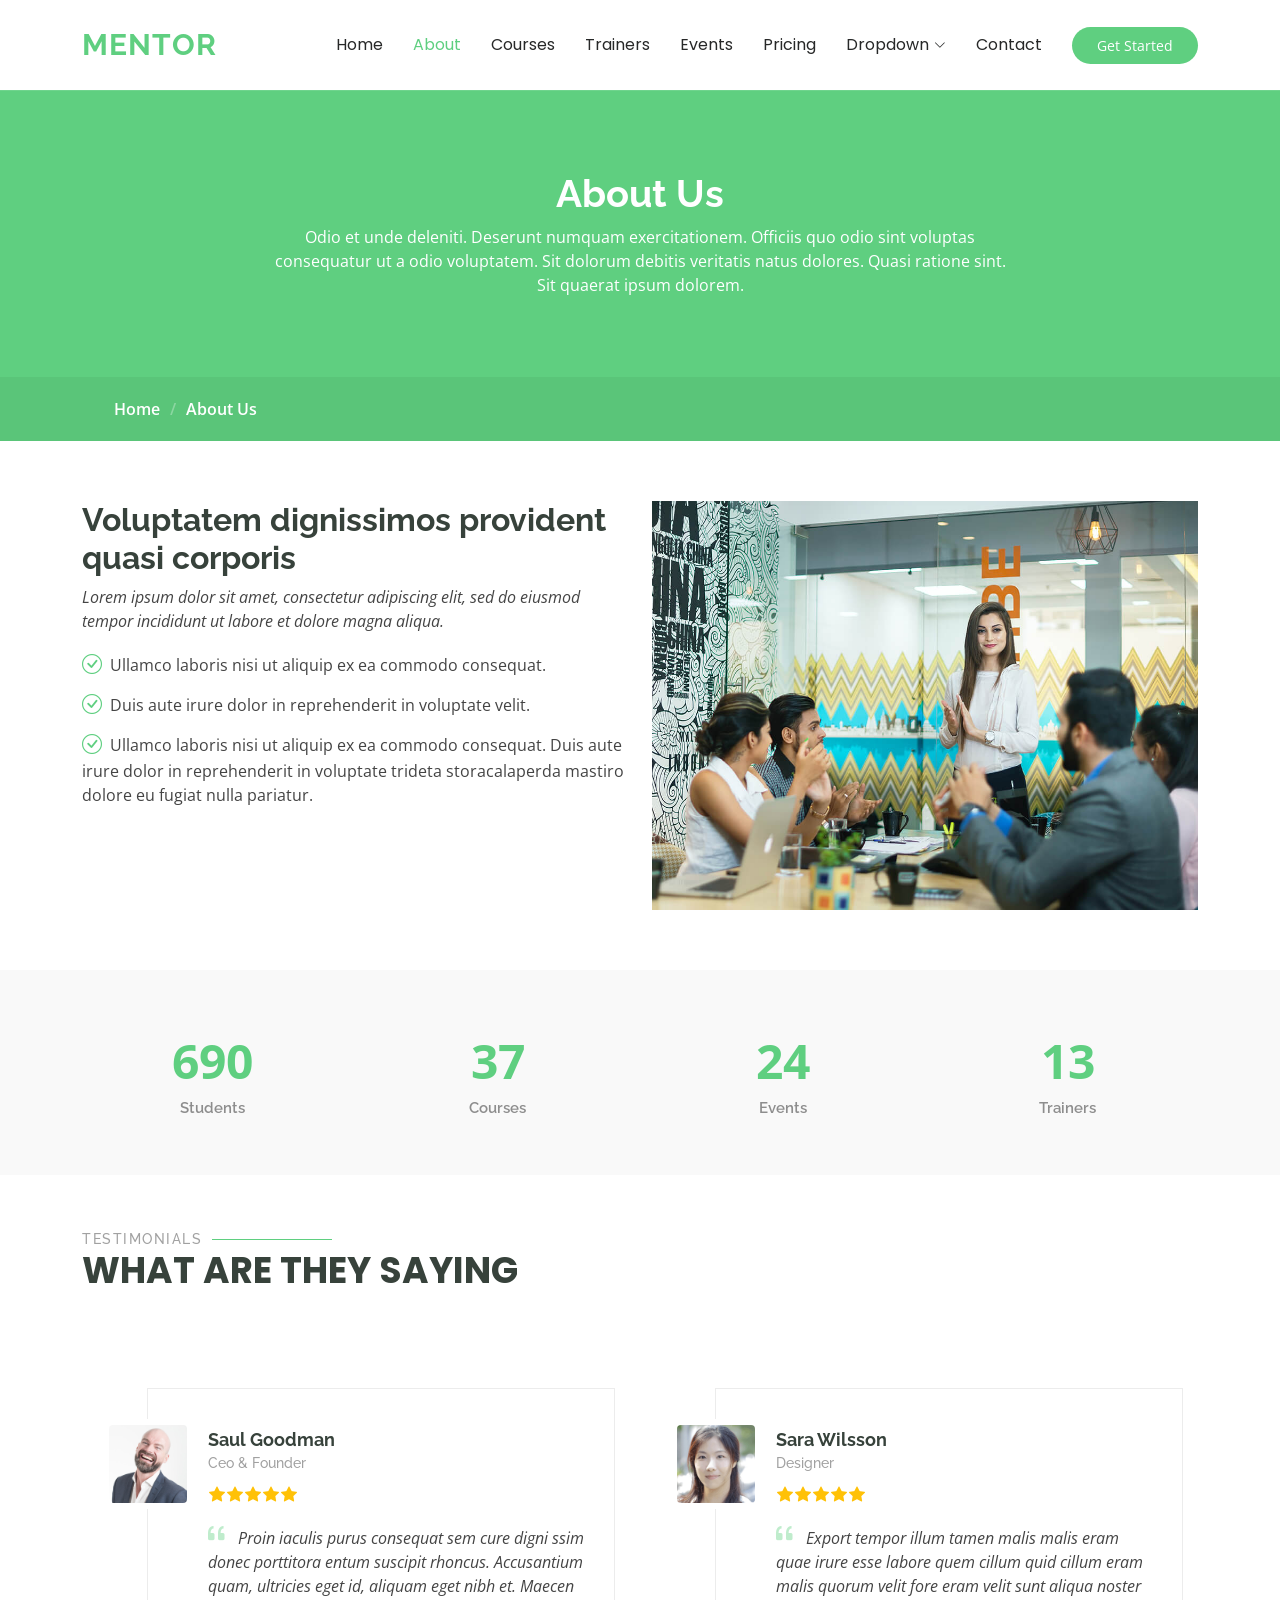
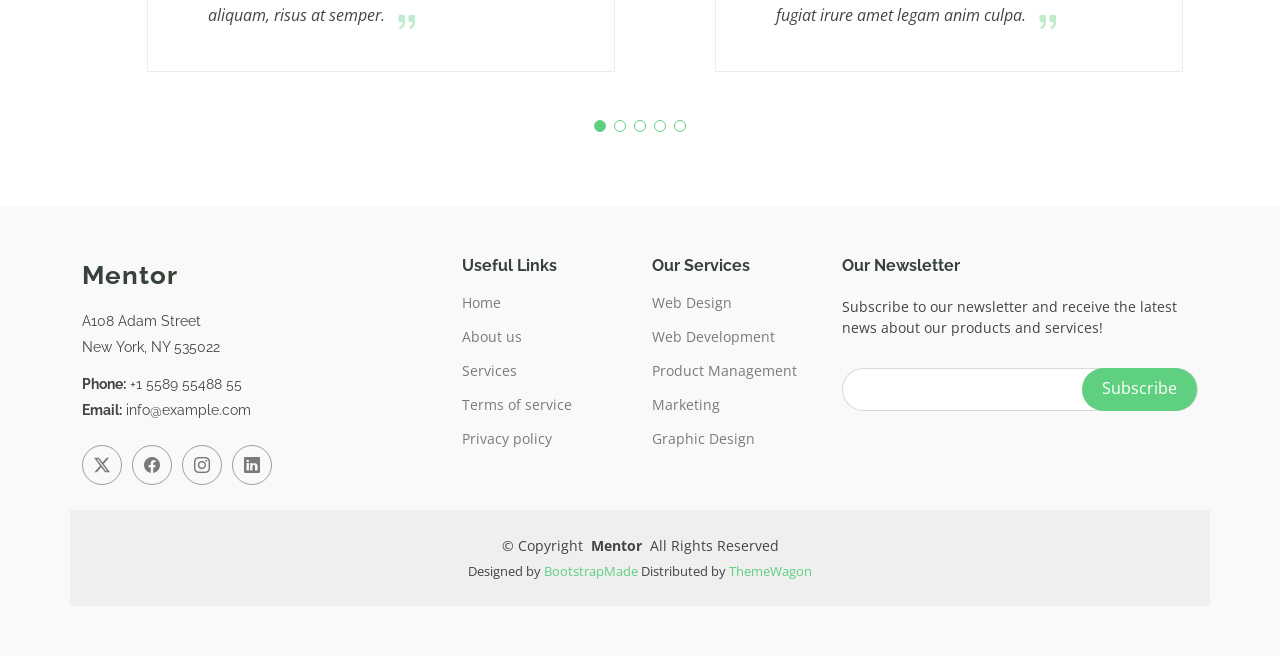
==== about.html @ 126075ee "Initial commit" ====
<!DOCTYPE html>
<html lang="en">

<head>
  <meta charset="utf-8">
  <meta content="width=device-width, initial-scale=1.0" name="viewport">
  <title>About - Mentor Bootstrap Template</title>
  <meta name="description" content="">
  <meta name="keywords" content="">

  <!-- Favicons -->
  <link href="assets/img/favicon.png" rel="icon">
  <link href="assets/img/apple-touch-icon.png" rel="apple-touch-icon">

  <!-- Fonts -->
  <link href="https://fonts.googleapis.com" rel="preconnect">
  <link href="https://fonts.gstatic.com" rel="preconnect" crossorigin>
  <link href="https://fonts.googleapis.com/css2?family=Open+Sans:ital,wght@0,300;0,400;0,500;0,600;0,700;0,800;1,300;1,400;1,500;1,600;1,700;1,800&family=Poppins:ital,wght@0,100;0,200;0,300;0,400;0,500;0,600;0,700;0,800;0,900;1,100;1,200;1,300;1,400;1,500;1,600;1,700;1,800;1,900&family=Raleway:ital,wght@0,100;0,200;0,300;0,400;0,500;0,600;0,700;0,800;0,900;1,100;1,200;1,300;1,400;1,500;1,600;1,700;1,800;1,900&display=swap" rel="stylesheet">

  <!-- Vendor CSS Files -->
  <link href="assets/vendor/bootstrap/css/bootstrap.min.css" rel="stylesheet">
  <link href="assets/vendor/bootstrap-icons/bootstrap-icons.css" rel="stylesheet">
  <link href="assets/vendor/aos/aos.css" rel="stylesheet">
  <link href="assets/vendor/glightbox/css/glightbox.min.css" rel="stylesheet">
  <link href="assets/vendor/swiper/swiper-bundle.min.css" rel="stylesheet">

  <!-- Main CSS File -->
  <link href="assets/css/main.css" rel="stylesheet">

  <!-- =======================================================
  * Template Name: Mentor
  * Template URL: https://bootstrapmade.com/mentor-free-education-bootstrap-theme/
  * Updated: Aug 07 2024 with Bootstrap v5.3.3
  * Author: BootstrapMade.com
  * License: https://bootstrapmade.com/license/
  ======================================================== -->
</head>

<body class="about-page">

  <header id="header" class="header d-flex align-items-center sticky-top">
    <div class="container-fluid container-xl position-relative d-flex align-items-center">

      <a href="index.html" class="logo d-flex align-items-center me-auto">
        <!-- Uncomment the line below if you also wish to use an image logo -->
        <!-- <img src="assets/img/logo.png" alt=""> -->
        <h1 class="sitename">Mentor</h1>
      </a>

      <nav id="navmenu" class="navmenu">
        <ul>
          <li><a href="index.html">Home<br></a></li>
          <li><a href="about.html" class="active">About</a></li>
          <li><a href="courses.html">Courses</a></li>
          <li><a href="trainers.html">Trainers</a></li>
          <li><a href="events.html">Events</a></li>
          <li><a href="pricing.html">Pricing</a></li>
          <li class="dropdown"><a href="#"><span>Dropdown</span> <i class="bi bi-chevron-down toggle-dropdown"></i></a>
            <ul>
              <li><a href="#">Dropdown 1</a></li>
              <li class="dropdown"><a href="#"><span>Deep Dropdown</span> <i class="bi bi-chevron-down toggle-dropdown"></i></a>
                <ul>
                  <li><a href="#">Deep Dropdown 1</a></li>
                  <li><a href="#">Deep Dropdown 2</a></li>
                  <li><a href="#">Deep Dropdown 3</a></li>
                  <li><a href="#">Deep Dropdown 4</a></li>
                  <li><a href="#">Deep Dropdown 5</a></li>
                </ul>
              </li>
              <li><a href="#">Dropdown 2</a></li>
              <li><a href="#">Dropdown 3</a></li>
              <li><a href="#">Dropdown 4</a></li>
            </ul>
          </li>
          <li><a href="contact.html">Contact</a></li>
        </ul>
        <i class="mobile-nav-toggle d-xl-none bi bi-list"></i>
      </nav>

      <a class="btn-getstarted" href="courses.html">Get Started</a>

    </div>
  </header>

  <main class="main">

    <!-- Page Title -->
    <div class="page-title" data-aos="fade">
      <div class="heading">
        <div class="container">
          <div class="row d-flex justify-content-center text-center">
            <div class="col-lg-8">
              <h1>About Us<br></h1>
              <p class="mb-0">Odio et unde deleniti. Deserunt numquam exercitationem. Officiis quo odio sint voluptas consequatur ut a odio voluptatem. Sit dolorum debitis veritatis natus dolores. Quasi ratione sint. Sit quaerat ipsum dolorem.</p>
            </div>
          </div>
        </div>
      </div>
      <nav class="breadcrumbs">
        <div class="container">
          <ol>
            <li><a href="index.html">Home</a></li>
            <li class="current">About Us<br></li>
          </ol>
        </div>
      </nav>
    </div><!-- End Page Title -->

    <!-- About Us Section -->
    <section id="about-us" class="section about-us">

      <div class="container">

        <div class="row gy-4">

          <div class="col-lg-6 order-1 order-lg-2" data-aos="fade-up" data-aos-delay="100">
            <img src="assets/img/about-2.jpg" class="img-fluid" alt="">
          </div>

          <div class="col-lg-6 order-2 order-lg-1 content" data-aos="fade-up" data-aos-delay="200">
            <h3>Voluptatem dignissimos provident quasi corporis</h3>
            <p class="fst-italic">
              Lorem ipsum dolor sit amet, consectetur adipiscing elit, sed do eiusmod tempor incididunt ut labore et dolore
              magna aliqua.
            </p>
            <ul>
              <li><i class="bi bi-check-circle"></i> <span>Ullamco laboris nisi ut aliquip ex ea commodo consequat.</span></li>
              <li><i class="bi bi-check-circle"></i> <span>Duis aute irure dolor in reprehenderit in voluptate velit.</span></li>
              <li><i class="bi bi-check-circle"></i> <span>Ullamco laboris nisi ut aliquip ex ea commodo consequat. Duis aute irure dolor in reprehenderit in voluptate trideta storacalaperda mastiro dolore eu fugiat nulla pariatur.</span></li>
            </ul>
          </div>

        </div>

      </div>

    </section><!-- /About Us Section -->

    <!-- Counts Section -->
    <section id="counts" class="section counts light-background">

      <div class="container" data-aos="fade-up" data-aos-delay="100">

        <div class="row gy-4">

          <div class="col-lg-3 col-md-6">
            <div class="stats-item text-center w-100 h-100">
              <span data-purecounter-start="0" data-purecounter-end="1232" data-purecounter-duration="1" class="purecounter"></span>
              <p>Students</p>
            </div>
          </div><!-- End Stats Item -->

          <div class="col-lg-3 col-md-6">
            <div class="stats-item text-center w-100 h-100">
              <span data-purecounter-start="0" data-purecounter-end="64" data-purecounter-duration="1" class="purecounter"></span>
              <p>Courses</p>
            </div>
          </div><!-- End Stats Item -->

          <div class="col-lg-3 col-md-6">
            <div class="stats-item text-center w-100 h-100">
              <span data-purecounter-start="0" data-purecounter-end="42" data-purecounter-duration="1" class="purecounter"></span>
              <p>Events</p>
            </div>
          </div><!-- End Stats Item -->

          <div class="col-lg-3 col-md-6">
            <div class="stats-item text-center w-100 h-100">
              <span data-purecounter-start="0" data-purecounter-end="24" data-purecounter-duration="1" class="purecounter"></span>
              <p>Trainers</p>
            </div>
          </div><!-- End Stats Item -->

        </div>

      </div>

    </section><!-- /Counts Section -->

    <!-- Testimonials Section -->
    <section id="testimonials" class="testimonials section">

      <!-- Section Title -->
      <div class="container section-title" data-aos="fade-up">
        <h2>Testimonials</h2>
        <p>What are they saying</p>
      </div><!-- End Section Title -->

      <div class="container" data-aos="fade-up" data-aos-delay="100">

        <div class="swiper init-swiper">
          <script type="application/json" class="swiper-config">
            {
              "loop": true,
              "speed": 600,
              "autoplay": {
                "delay": 5000
              },
              "slidesPerView": "auto",
              "pagination": {
                "el": ".swiper-pagination",
                "type": "bullets",
                "clickable": true
              },
              "breakpoints": {
                "320": {
                  "slidesPerView": 1,
                  "spaceBetween": 40
                },
                "1200": {
                  "slidesPerView": 2,
                  "spaceBetween": 20
                }
              }
            }
          </script>
          <div class="swiper-wrapper">

            <div class="swiper-slide">
              <div class="testimonial-wrap">
                <div class="testimonial-item">
                  <img src="assets/img/testimonials/testimonials-1.jpg" class="testimonial-img" alt="">
                  <h3>Saul Goodman</h3>
                  <h4>Ceo &amp; Founder</h4>
                  <div class="stars">
                    <i class="bi bi-star-fill"></i><i class="bi bi-star-fill"></i><i class="bi bi-star-fill"></i><i class="bi bi-star-fill"></i><i class="bi bi-star-fill"></i>
                  </div>
                  <p>
                    <i class="bi bi-quote quote-icon-left"></i>
                    <span>Proin iaculis purus consequat sem cure digni ssim donec porttitora entum suscipit rhoncus. Accusantium quam, ultricies eget id, aliquam eget nibh et. Maecen aliquam, risus at semper.</span>
                    <i class="bi bi-quote quote-icon-right"></i>
                  </p>
                </div>
              </div>
            </div><!-- End testimonial item -->

            <div class="swiper-slide">
              <div class="testimonial-wrap">
                <div class="testimonial-item">
                  <img src="assets/img/testimonials/testimonials-2.jpg" class="testimonial-img" alt="">
                  <h3>Sara Wilsson</h3>
                  <h4>Designer</h4>
                  <div class="stars">
                    <i class="bi bi-star-fill"></i><i class="bi bi-star-fill"></i><i class="bi bi-star-fill"></i><i class="bi bi-star-fill"></i><i class="bi bi-star-fill"></i>
                  </div>
                  <p>
                    <i class="bi bi-quote quote-icon-left"></i>
                    <span>Export tempor illum tamen malis malis eram quae irure esse labore quem cillum quid cillum eram malis quorum velit fore eram velit sunt aliqua noster fugiat irure amet legam anim culpa.</span>
                    <i class="bi bi-quote quote-icon-right"></i>
                  </p>
                </div>
              </div>
            </div><!-- End testimonial item -->

            <div class="swiper-slide">
              <div class="testimonial-wrap">
                <div class="testimonial-item">
                  <img src="assets/img/testimonials/testimonials-3.jpg" class="testimonial-img" alt="">
                  <h3>Jena Karlis</h3>
                  <h4>Store Owner</h4>
                  <div class="stars">
                    <i class="bi bi-star-fill"></i><i class="bi bi-star-fill"></i><i class="bi bi-star-fill"></i><i class="bi bi-star-fill"></i><i class="bi bi-star-fill"></i>
                  </div>
                  <p>
                    <i class="bi bi-quote quote-icon-left"></i>
                    <span>Enim nisi quem export duis labore cillum quae magna enim sint quorum nulla quem veniam duis minim tempor labore quem eram duis noster aute amet eram fore quis sint minim.</span>
                    <i class="bi bi-quote quote-icon-right"></i>
                  </p>
                </div>
              </div>
            </div><!-- End testimonial item -->

            <div class="swiper-slide">
              <div class="testimonial-wrap">
                <div class="testimonial-item">
                  <img src="assets/img/testimonials/testimonials-4.jpg" class="testimonial-img" alt="">
                  <h3>Matt Brandon</h3>
                  <h4>Freelancer</h4>
                  <div class="stars">
                    <i class="bi bi-star-fill"></i><i class="bi bi-star-fill"></i><i class="bi bi-star-fill"></i><i class="bi bi-star-fill"></i><i class="bi bi-star-fill"></i>
                  </div>
                  <p>
                    <i class="bi bi-quote quote-icon-left"></i>
                    <span>Fugiat enim eram quae cillum dolore dolor amet nulla culpa multos export minim fugiat minim velit minim dolor enim duis veniam ipsum anim magna sunt elit fore quem dolore labore illum veniam.</span>
                    <i class="bi bi-quote quote-icon-right"></i>
                  </p>
                </div>
              </div>
            </div><!-- End testimonial item -->

            <div class="swiper-slide">
              <div class="testimonial-wrap">
                <div class="testimonial-item">
                  <img src="assets/img/testimonials/testimonials-5.jpg" class="testimonial-img" alt="">
                  <h3>John Larson</h3>
                  <h4>Entrepreneur</h4>
                  <div class="stars">
                    <i class="bi bi-star-fill"></i><i class="bi bi-star-fill"></i><i class="bi bi-star-fill"></i><i class="bi bi-star-fill"></i><i class="bi bi-star-fill"></i>
                  </div>
                  <p>
                    <i class="bi bi-quote quote-icon-left"></i>
                    <span>Quis quorum aliqua sint quem legam fore sunt eram irure aliqua veniam tempor noster veniam enim culpa labore duis sunt culpa nulla illum cillum fugiat legam esse veniam culpa fore nisi cillum quid.</span>
                    <i class="bi bi-quote quote-icon-right"></i>
                  </p>
                </div>
              </div>
            </div><!-- End testimonial item -->

          </div>
          <div class="swiper-pagination"></div>
        </div>

      </div>

    </section><!-- /Testimonials Section -->

  </main>

  <footer id="footer" class="footer position-relative light-background">

    <div class="container footer-top">
      <div class="row gy-4">
        <div class="col-lg-4 col-md-6 footer-about">
          <a href="index.html" class="logo d-flex align-items-center">
            <span class="sitename">Mentor</span>
          </a>
          <div class="footer-contact pt-3">
            <p>A108 Adam Street</p>
            <p>New York, NY 535022</p>
            <p class="mt-3"><strong>Phone:</strong> <span>+1 5589 55488 55</span></p>
            <p><strong>Email:</strong> <span>info@example.com</span></p>
          </div>
          <div class="social-links d-flex mt-4">
            <a href=""><i class="bi bi-twitter-x"></i></a>
            <a href=""><i class="bi bi-facebook"></i></a>
            <a href=""><i class="bi bi-instagram"></i></a>
            <a href=""><i class="bi bi-linkedin"></i></a>
          </div>
        </div>

        <div class="col-lg-2 col-md-3 footer-links">
          <h4>Useful Links</h4>
          <ul>
            <li><a href="#">Home</a></li>
            <li><a href="#">About us</a></li>
            <li><a href="#">Services</a></li>
            <li><a href="#">Terms of service</a></li>
            <li><a href="#">Privacy policy</a></li>
          </ul>
        </div>

        <div class="col-lg-2 col-md-3 footer-links">
          <h4>Our Services</h4>
          <ul>
            <li><a href="#">Web Design</a></li>
            <li><a href="#">Web Development</a></li>
            <li><a href="#">Product Management</a></li>
            <li><a href="#">Marketing</a></li>
            <li><a href="#">Graphic Design</a></li>
          </ul>
        </div>

        <div class="col-lg-4 col-md-12 footer-newsletter">
          <h4>Our Newsletter</h4>
          <p>Subscribe to our newsletter and receive the latest news about our products and services!</p>
          <form action="forms/newsletter.php" method="post" class="php-email-form">
            <div class="newsletter-form"><input type="email" name="email"><input type="submit" value="Subscribe"></div>
            <div class="loading">Loading</div>
            <div class="error-message"></div>
            <div class="sent-message">Your subscription request has been sent. Thank you!</div>
          </form>
        </div>

      </div>
    </div>

    <div class="container copyright text-center mt-4">
      <p>© <span>Copyright</span> <strong class="px-1 sitename">Mentor</strong> <span>All Rights Reserved</span></p>
      <div class="credits">
        <!-- All the links in the footer should remain intact. -->
        <!-- You can delete the links only if you've purchased the pro version. -->
        <!-- Licensing information: https://bootstrapmade.com/license/ -->
        <!-- Purchase the pro version with working PHP/AJAX contact form: [buy-url] -->
        Designed by <a href="https://bootstrapmade.com/">BootstrapMade</a> Distributed by <a href=“https://themewagon.com>ThemeWagon
      </div>
    </div>

  </footer>

  <!-- Scroll Top -->
  <a href="#" id="scroll-top" class="scroll-top d-flex align-items-center justify-content-center"><i class="bi bi-arrow-up-short"></i></a>

  <!-- Preloader -->
  <div id="preloader"></div>

  <!-- Vendor JS Files -->
  <script src="assets/vendor/bootstrap/js/bootstrap.bundle.min.js"></script>
  <script src="assets/vendor/php-email-form/validate.js"></script>
  <script src="assets/vendor/aos/aos.js"></script>
  <script src="assets/vendor/glightbox/js/glightbox.min.js"></script>
  <script src="assets/vendor/purecounter/purecounter_vanilla.js"></script>
  <script src="assets/vendor/swiper/swiper-bundle.min.js"></script>

  <!-- Main JS File -->
  <script src="assets/js/main.js"></script>

</body>

</html>
---- assets/css/main.css ----
/**
* Template Name: Mentor
* Template URL: https://bootstrapmade.com/mentor-free-education-bootstrap-theme/
* Updated: Aug 07 2024 with Bootstrap v5.3.3
* Author: BootstrapMade.com
* License: https://bootstrapmade.com/license/
*/

/*--------------------------------------------------------------
# Font & Color Variables
# Help: https://bootstrapmade.com/color-system/
--------------------------------------------------------------*/
/* Fonts */
:root {
  --default-font: "Open Sans",  system-ui, -apple-system, "Segoe UI", Roboto, "Helvetica Neue", Arial, "Noto Sans", "Liberation Sans", sans-serif, "Apple Color Emoji", "Segoe UI Emoji", "Segoe UI Symbol", "Noto Color Emoji";
  --heading-font: "Raleway",  sans-serif;
  --nav-font: "Poppins",  sans-serif;
}

/* Global Colors - The following color variables are used throughout the website. Updating them here will change the color scheme of the entire website */
:root { 
  --background-color: #ffffff; /* Background color for the entire website, including individual sections */
  --default-color: #444444; /* Default color used for the majority of the text content across the entire website */
  --heading-color: #37423b; /* Color for headings, subheadings and title throughout the website */
  --accent-color: #5fcf80; /* Accent color that represents your brand on the website. It's used for buttons, links, and other elements that need to stand out */
  --surface-color: #ffffff; /* The surface color is used as a background of boxed elements within sections, such as cards, icon boxes, or other elements that require a visual separation from the global background. */
  --contrast-color: #ffffff; /* Contrast color for text, ensuring readability against backgrounds of accent, heading, or default colors. */
}

/* Nav Menu Colors - The following color variables are used specifically for the navigation menu. They are separate from the global colors to allow for more customization options */
:root {
  --nav-color: #272828;  /* The default color of the main navmenu links */
  --nav-hover-color: #5fcf80; /* Applied to main navmenu links when they are hovered over or active */
  --nav-mobile-background-color: #ffffff; /* Used as the background color for mobile navigation menu */
  --nav-dropdown-background-color: #ffffff; /* Used as the background color for dropdown items that appear when hovering over primary navigation items */
  --nav-dropdown-color: #272828; /* Used for navigation links of the dropdown items in the navigation menu. */
  --nav-dropdown-hover-color: #5fcf80; /* Similar to --nav-hover-color, this color is applied to dropdown navigation links when they are hovered over. */
}

/* Color Presets - These classes override global colors when applied to any section or element, providing reuse of the sam color scheme. */

.light-background {
  --background-color: #f9f9f9;
  --surface-color: #ffffff;
}

.dark-background {
  --background-color: #060606;
  --default-color: #ffffff;
  --heading-color: #ffffff;
  --surface-color: #252525;
  --contrast-color: #ffffff;
}

/* Smooth scroll */
:root {
  scroll-behavior: smooth;
}

/*--------------------------------------------------------------
# General Styling & Shared Classes
--------------------------------------------------------------*/
body {
  color: var(--default-color);
  background-color: var(--background-color);
  font-family: var(--default-font);
}

a {
  color: var(--accent-color);
  text-decoration: none;
  transition: 0.3s;
}

a:hover {
  color: color-mix(in srgb, var(--accent-color), transparent 25%);
  text-decoration: none;
}

h1,
h2,
h3,
h4,
h5,
h6 {
  color: var(--heading-color);
  font-family: var(--heading-font);
}

/* PHP Email Form Messages
------------------------------*/
.php-email-form .error-message {
  display: none;
  background: #df1529;
  color: #ffffff;
  text-align: left;
  padding: 15px;
  margin-bottom: 24px;
  font-weight: 600;
}

.php-email-form .sent-message {
  display: none;
  color: #ffffff;
  background: #059652;
  text-align: center;
  padding: 15px;
  margin-bottom: 24px;
  font-weight: 600;
}

.php-email-form .loading {
  display: none;
  background: var(--surface-color);
  text-align: center;
  padding: 15px;
  margin-bottom: 24px;
}

.php-email-form .loading:before {
  content: "";
  display: inline-block;
  border-radius: 50%;
  width: 24px;
  height: 24px;
  margin: 0 10px -6px 0;
  border: 3px solid var(--accent-color);
  border-top-color: var(--surface-color);
  animation: php-email-form-loading 1s linear infinite;
}

@keyframes php-email-form-loading {
  0% {
    transform: rotate(0deg);
  }

  100% {
    transform: rotate(360deg);
  }
}

/* Pulsating Play Button
------------------------------*/
.pulsating-play-btn {
  width: 94px;
  height: 94px;
  background: radial-gradient(var(--accent-color) 50%, color-mix(in srgb, var(--accent-color), transparent 75%) 52%);
  border-radius: 50%;
  display: block;
  position: relative;
  overflow: hidden;
}

.pulsating-play-btn:before {
  content: "";
  position: absolute;
  width: 120px;
  height: 120px;
  animation-delay: 0s;
  animation: pulsate-play-btn 2s;
  animation-direction: forwards;
  animation-iteration-count: infinite;
  animation-timing-function: steps;
  opacity: 1;
  border-radius: 50%;
  border: 5px solid color-mix(in srgb, var(--accent-color), transparent 30%);
  top: -15%;
  left: -15%;
  background: rgba(198, 16, 0, 0);
}

.pulsating-play-btn:after {
  content: "";
  position: absolute;
  left: 50%;
  top: 50%;
  transform: translateX(-40%) translateY(-50%);
  width: 0;
  height: 0;
  border-top: 10px solid transparent;
  border-bottom: 10px solid transparent;
  border-left: 15px solid #fff;
  z-index: 100;
  transition: all 400ms cubic-bezier(0.55, 0.055, 0.675, 0.19);
}

.pulsating-play-btn:hover:before {
  content: "";
  position: absolute;
  left: 50%;
  top: 50%;
  transform: translateX(-40%) translateY(-50%);
  width: 0;
  height: 0;
  border: none;
  border-top: 10px solid transparent;
  border-bottom: 10px solid transparent;
  border-left: 15px solid #fff;
  z-index: 200;
  animation: none;
  border-radius: 0;
}

.pulsating-play-btn:hover:after {
  border-left: 15px solid var(--accent-color);
  transform: scale(20);
}

@keyframes pulsate-play-btn {
  0% {
    transform: scale(0.6, 0.6);
    opacity: 1;
  }

  100% {
    transform: scale(1, 1);
    opacity: 0;
  }
}

/*--------------------------------------------------------------
# Global Header
--------------------------------------------------------------*/
.header {
  color: var(--default-color);
  background-color: var(--background-color);
  padding: 15px 0;
  transition: all 0.5s;
  z-index: 997;
}

.header .logo {
  line-height: 1;
}

.header .logo img {
  max-height: 36px;
  margin-right: 8px;
}

.header .logo h1 {
  font-weight: 700;
  font-size: 30px;
  margin: 0;
  letter-spacing: 1px;
  text-transform: uppercase;
  color: var(--accent-color);
}

.header .btn-getstarted,
.header .btn-getstarted:focus {
  color: var(--contrast-color);
  background: var(--accent-color);
  font-size: 14px;
  padding: 8px 25px;
  margin: 0 0 0 30px;
  border-radius: 50px;
  transition: 0.3s;
}

.header .btn-getstarted:hover,
.header .btn-getstarted:focus:hover {
  color: var(--contrast-color);
  background: color-mix(in srgb, var(--accent-color), transparent 15%);
}

@media (max-width: 1200px) {
  .header .logo {
    order: 1;
  }

  .header .btn-getstarted {
    order: 2;
    margin: 0 15px 0 0;
    padding: 6px 15px;
  }

  .header .navmenu {
    order: 3;
  }
}

.scrolled .header {
  box-shadow: 0px 0 18px rgba(0, 0, 0, 0.1);
}

/*--------------------------------------------------------------
# Navigation Menu
--------------------------------------------------------------*/
/* Navmenu - Desktop */
@media (min-width: 1200px) {
  .navmenu {
    padding: 0;
  }

  .navmenu ul {
    margin: 0;
    padding: 0;
    display: flex;
    list-style: none;
    align-items: center;
  }

  .navmenu li {
    position: relative;
  }

  .navmenu a,
  .navmenu a:focus {
    color: var(--nav-color);
    padding: 18px 15px;
    font-size: 16px;
    font-family: var(--nav-font);
    font-weight: 400;
    display: flex;
    align-items: center;
    justify-content: space-between;
    white-space: nowrap;
    transition: 0.3s;
  }

  .navmenu a i,
  .navmenu a:focus i {
    font-size: 12px;
    line-height: 0;
    margin-left: 5px;
    transition: 0.3s;
  }

  .navmenu li:last-child a {
    padding-right: 0;
  }

  .navmenu li:hover>a,
  .navmenu .active,
  .navmenu .active:focus {
    color: var(--nav-hover-color);
  }

  .navmenu .dropdown ul {
    margin: 0;
    padding: 10px 0;
    background: var(--nav-dropdown-background-color);
    display: block;
    position: absolute;
    visibility: hidden;
    left: 14px;
    top: 130%;
    opacity: 0;
    transition: 0.3s;
    border-radius: 4px;
    z-index: 99;
    box-shadow: 0px 0px 30px rgba(0, 0, 0, 0.1);
  }

  .navmenu .dropdown ul li {
    min-width: 200px;
  }

  .navmenu .dropdown ul a {
    padding: 10px 20px;
    font-size: 15px;
    text-transform: none;
    color: var(--nav-dropdown-color);
  }

  .navmenu .dropdown ul a i {
    font-size: 12px;
  }

  .navmenu .dropdown ul a:hover,
  .navmenu .dropdown ul .active:hover,
  .navmenu .dropdown ul li:hover>a {
    color: var(--nav-dropdown-hover-color);
  }

  .navmenu .dropdown:hover>ul {
    opacity: 1;
    top: 100%;
    visibility: visible;
  }

  .navmenu .dropdown .dropdown ul {
    top: 0;
    left: -90%;
    visibility: hidden;
  }

  .navmenu .dropdown .dropdown:hover>ul {
    opacity: 1;
    top: 0;
    left: -100%;
    visibility: visible;
  }
}

/* Navmenu - Mobile */
@media (max-width: 1199px) {
  .mobile-nav-toggle {
    color: var(--nav-color);
    font-size: 28px;
    line-height: 0;
    margin-right: 10px;
    cursor: pointer;
    transition: color 0.3s;
  }

  .navmenu {
    padding: 0;
    z-index: 9997;
  }

  .navmenu ul {
    display: none;
    list-style: none;
    position: absolute;
    inset: 60px 20px 20px 20px;
    padding: 10px 0;
    margin: 0;
    border-radius: 6px;
    background-color: var(--nav-mobile-background-color);
    border: 1px solid color-mix(in srgb, var(--default-color), transparent 90%);
    box-shadow: none;
    overflow-y: auto;
    transition: 0.3s;
    z-index: 9998;
  }

  .navmenu a,
  .navmenu a:focus {
    color: var(--nav-dropdown-color);
    padding: 10px 20px;
    font-family: var(--nav-font);
    font-size: 17px;
    font-weight: 500;
    display: flex;
    align-items: center;
    justify-content: space-between;
    white-space: nowrap;
    transition: 0.3s;
  }

  .navmenu a i,
  .navmenu a:focus i {
    font-size: 12px;
    line-height: 0;
    margin-left: 5px;
    width: 30px;
    height: 30px;
    display: flex;
    align-items: center;
    justify-content: center;
    border-radius: 50%;
    transition: 0.3s;
    background-color: color-mix(in srgb, var(--accent-color), transparent 90%);
  }

  .navmenu a i:hover,
  .navmenu a:focus i:hover {
    background-color: var(--accent-color);
    color: var(--contrast-color);
  }

  .navmenu a:hover,
  .navmenu .active,
  .navmenu .active:focus {
    color: var(--nav-dropdown-hover-color);
  }

  .navmenu .active i,
  .navmenu .active:focus i {
    background-color: var(--accent-color);
    color: var(--contrast-color);
    transform: rotate(180deg);
  }

  .navmenu .dropdown ul {
    position: static;
    display: none;
    z-index: 99;
    padding: 10px 0;
    margin: 10px 20px;
    background-color: var(--nav-dropdown-background-color);
    transition: all 0.5s ease-in-out;
  }

  .navmenu .dropdown ul ul {
    background-color: rgba(33, 37, 41, 0.1);
  }

  .navmenu .dropdown>.dropdown-active {
    display: block;
    background-color: rgba(33, 37, 41, 0.03);
  }

  .mobile-nav-active {
    overflow: hidden;
  }

  .mobile-nav-active .mobile-nav-toggle {
    color: #fff;
    position: absolute;
    font-size: 32px;
    top: 15px;
    right: 15px;
    margin-right: 0;
    z-index: 9999;
  }

  .mobile-nav-active .navmenu {
    position: fixed;
    overflow: hidden;
    inset: 0;
    background: rgba(33, 37, 41, 0.8);
    transition: 0.3s;
  }

  .mobile-nav-active .navmenu>ul {
    display: block;
  }
}

/*--------------------------------------------------------------
# Global Footer
--------------------------------------------------------------*/
.footer {
  color: var(--default-color);
  background-color: var(--background-color);
  font-size: 14px;
  padding-bottom: 50px;
  position: relative;
}

.footer .footer-top {
  padding-top: 50px;
}

.footer .footer-about .logo {
  margin-bottom: 0;
}

.footer .footer-about .logo img {
  max-height: 40px;
  margin-right: 6px;
}

.footer .footer-about .logo span {
  font-size: 26px;
  font-weight: 700;
  letter-spacing: 1px;
  font-family: var(--heading-font);
  color: var(--heading-color);
}

.footer .footer-about p {
  font-size: 14px;
  font-family: var(--heading-font);
}

.footer .social-links a {
  display: flex;
  align-items: center;
  justify-content: center;
  width: 40px;
  height: 40px;
  border-radius: 50%;
  border: 1px solid color-mix(in srgb, var(--default-color), transparent 50%);
  font-size: 16px;
  color: color-mix(in srgb, var(--default-color), transparent 30%);
  margin-right: 10px;
  transition: 0.3s;
}

.footer .social-links a:hover {
  color: var(--accent-color);
  border-color: var(--accent-color);
}

.footer h4 {
  font-size: 16px;
  font-weight: bold;
  position: relative;
  padding-bottom: 12px;
}

.footer .footer-links {
  margin-bottom: 30px;
}

.footer .footer-links ul {
  list-style: none;
  padding: 0;
  margin: 0;
}

.footer .footer-links ul i {
  padding-right: 2px;
  font-size: 12px;
  line-height: 0;
}

.footer .footer-links ul li {
  padding: 10px 0;
  display: flex;
  align-items: center;
}

.footer .footer-links ul li:first-child {
  padding-top: 0;
}

.footer .footer-links ul a {
  color: color-mix(in srgb, var(--default-color), transparent 30%);
  display: inline-block;
  line-height: 1;
}

.footer .footer-links ul a:hover {
  color: var(--accent-color);
}

.footer .footer-contact p {
  margin-bottom: 5px;
}

.footer .footer-newsletter .newsletter-form {
  margin-top: 30px;
  margin-bottom: 15px;
  padding: 6px 8px;
  position: relative;
  border-radius: 50px;
  border: 1px solid color-mix(in srgb, var(--default-color), transparent 80%);
  display: flex;
  background-color: var(--surface-color);
  transition: 0.3s;
}

.footer .footer-newsletter .newsletter-form:focus-within {
  border-color: var(--accent-color);
}

.footer .footer-newsletter .newsletter-form input[type=email] {
  border: 0;
  padding: 4px 8px;
  width: 100%;
  background-color: var(--surface-color);
  color: var(--default-color);
}

.footer .footer-newsletter .newsletter-form input[type=email]:focus-visible {
  outline: none;
}

.footer .footer-newsletter .newsletter-form input[type=submit] {
  border: 0;
  font-size: 16px;
  padding: 0 20px 2px 20px;
  margin: -7px -8px -7px 0;
  background: var(--accent-color);
  color: var(--contrast-color);
  transition: 0.3s;
  border-radius: 50px;
}

.footer .footer-newsletter .newsletter-form input[type=submit]:hover {
  background: color-mix(in srgb, var(--accent-color), transparent 20%);
}

.footer .copyright {
  padding-top: 25px;
  padding-bottom: 25px;
  background-color: color-mix(in srgb, var(--default-color), transparent 95%);
}

.footer .copyright p {
  margin-bottom: 0;
}

.footer .credits {
  margin-top: 6px;
  font-size: 13px;
}

/*--------------------------------------------------------------
# Preloader
--------------------------------------------------------------*/
#preloader {
  position: fixed;
  inset: 0;
  z-index: 999999;
  overflow: hidden;
  background: var(--background-color);
  transition: all 0.6s ease-out;
}

#preloader:before {
  content: "";
  position: fixed;
  top: calc(50% - 30px);
  left: calc(50% - 30px);
  border: 6px solid #ffffff;
  border-color: var(--accent-color) transparent var(--accent-color) transparent;
  border-radius: 50%;
  width: 60px;
  height: 60px;
  animation: animate-preloader 1.5s linear infinite;
}

@keyframes animate-preloader {
  0% {
    transform: rotate(0deg);
  }

  100% {
    transform: rotate(360deg);
  }
}

/*--------------------------------------------------------------
# Scroll Top Button
--------------------------------------------------------------*/
.scroll-top {
  position: fixed;
  visibility: hidden;
  opacity: 0;
  right: 15px;
  bottom: -15px;
  z-index: 99999;
  background-color: var(--accent-color);
  width: 44px;
  height: 44px;
  border-radius: 50px;
  transition: all 0.4s;
}

.scroll-top i {
  font-size: 24px;
  color: var(--contrast-color);
  line-height: 0;
}

.scroll-top:hover {
  background-color: color-mix(in srgb, var(--accent-color), transparent 20%);
  color: var(--contrast-color);
}

.scroll-top.active {
  visibility: visible;
  opacity: 1;
  bottom: 15px;
}

/*--------------------------------------------------------------
# Disable aos animation delay on mobile devices
--------------------------------------------------------------*/
@media screen and (max-width: 768px) {
  [data-aos-delay] {
    transition-delay: 0 !important;
  }
}

/*--------------------------------------------------------------
# Global Page Titles & Breadcrumbs
--------------------------------------------------------------*/
.page-title {
  --default-color: var(--contrast-color);
  --background-color: var(--accent-color);
  --heading-color: var(--contrast-color);
  color: var(--default-color);
  background-color: var(--background-color);
  position: relative;
}

.page-title .heading {
  padding: 80px 0;
  border-top: 1px solid color-mix(in srgb, var(--default-color), transparent 90%);
}

.page-title .heading h1 {
  font-size: 38px;
  font-weight: 700;
}

.page-title nav {
  background-color: color-mix(in srgb, var(--accent-color) 90%, black 5%);
  padding: 20px 0;
}

.page-title nav a {
  color: var(--default-color);
}

.page-title nav ol {
  display: flex;
  flex-wrap: wrap;
  list-style: none;
  margin: 0;
  font-size: 16px;
  font-weight: 600;
}

.page-title nav ol li+li {
  padding-left: 10px;
}

.page-title nav ol li+li::before {
  content: "/";
  display: inline-block;
  padding-right: 10px;
  color: color-mix(in srgb, var(--default-color), transparent 70%);
}

/*--------------------------------------------------------------
# Global Sections
--------------------------------------------------------------*/
section,
.section {
  color: var(--default-color);
  background-color: var(--background-color);
  padding: 60px 0;
  scroll-margin-top: 900px;
  overflow: clip;
}

@media (max-width: 1199px) {

  section,
  .section {
    scroll-margin-top: 66px;
  }
}

/*--------------------------------------------------------------
# Global Section Titles
--------------------------------------------------------------*/
.section-title {
  padding-bottom: 60px;
  position: relative;
}

.section-title h2 {
  font-size: 14px;
  font-weight: 500;
  padding: 0;
  line-height: 1px;
  margin: 0;
  letter-spacing: 1.5px;
  text-transform: uppercase;
  color: color-mix(in srgb, var(--default-color), transparent 50%);
  position: relative;
}

.section-title h2::after {
  content: "";
  width: 120px;
  height: 1px;
  display: inline-block;
  background: var(--accent-color);
  margin: 4px 10px;
}

.section-title p {
  color: var(--heading-color);
  margin: 0;
  font-size: 36px;
  font-weight: 700;
  font-family: var(--nav-font);
  text-transform: uppercase;
}

/*--------------------------------------------------------------
# Hero Section
--------------------------------------------------------------*/
.hero {
  width: 100%;
  min-height: 80vh;
  position: relative;
  padding: 80px 0;
  display: flex;
  align-items: center;
  justify-content: center;
  color: var(--default-color);
}

.hero img {
  position: absolute;
  inset: 0;
  display: block;
  width: 100%;
  height: 100%;
  object-fit: cover;
  z-index: 1;
}

.hero:before {
  content: "";
  background: color-mix(in srgb, var(--background-color), transparent 60%);
  position: absolute;
  inset: 0;
  z-index: 2;
}

.hero .container {
  position: relative;
  z-index: 3;
}

.hero h2 {
  margin: 0;
  font-size: 48px;
  font-weight: 700;
}

.hero p {
  color: color-mix(in srgb, var(--default-color), transparent 20%);
  margin: 10px 0 0 0;
  font-size: 24px;
}

.hero .btn-get-started {
  font-weight: 500;
  font-size: 15px;
  letter-spacing: 1px;
  display: inline-block;
  padding: 8px 35px 10px 35px;
  border-radius: 50px;
  transition: 0.4s;
  margin-top: 30px;
  border: 2px solid var(--default-color);
  color: var(--default-color);
}

.hero .btn-get-started:hover {
  background: var(--accent-color);
  border: 2px solid var(--accent-color);
}

@media (max-width: 768px) {
  .hero h2 {
    font-size: 32px;
  }

  .hero p {
    font-size: 18px;
  }
}

/*--------------------------------------------------------------
# About Section
--------------------------------------------------------------*/
.about .content h3 {
  font-size: 2rem;
  font-weight: 700;
}

.about .content ul {
  list-style: none;
  padding: 0;
}

.about .content ul li {
  padding-bottom: 10px;
}

.about .content ul i {
  font-size: 1.25rem;
  margin-right: 4px;
  color: var(--accent-color);
}

.about .content p:last-child {
  margin-bottom: 0;
}

.about .content .read-more {
  background: var(--accent-color);
  color: var(--contrast-color);
  font-family: var(--heading-font);
  font-weight: 500;
  font-size: 15px;
  letter-spacing: 1px;
  padding: 10px 24px 12px 24px;
  border-radius: 50px;
  transition: 0.3s;
  display: inline-flex;
  align-items: center;
  justify-content: center;
}

.about .content .read-more i {
  font-size: 18px;
  margin-left: 5px;
  line-height: 0;
  transition: 0.3s;
}

.about .content .read-more:hover {
  background: color-mix(in srgb, var(--accent-color), transparent 20%);
  padding-right: 19px;
}

.about .content .read-more:hover i {
  margin-left: 10px;
}

/*--------------------------------------------------------------
# Counts Section
--------------------------------------------------------------*/
.counts {
  padding: 25px 0;
}

.counts .stats-item {
  padding: 30px;
  width: 100%;
}

.counts .stats-item span {
  font-size: 48px;
  display: block;
  color: var(--accent-color);
  font-weight: 700;
}

.counts .stats-item p {
  color: color-mix(in srgb, var(--default-color), transparent 40%);
  padding: 0;
  margin: 0;
  font-family: var(--heading-font);
  font-size: 15px;
  font-weight: 600;
}

/*--------------------------------------------------------------
# Why Us Section
--------------------------------------------------------------*/
.why-us .why-box {
  color: var(--contrast-color);
  background: var(--accent-color);
  padding: 30px;
}

.why-us .why-box h3 {
  color: var(--contrast-color);
  font-weight: 700;
  font-size: 34px;
  margin-bottom: 30px;
}

.why-us .why-box p {
  margin-bottom: 30px;
}

.why-us .why-box .more-btn {
  display: inline-block;
  background: color-mix(in srgb, var(--contrast-color), transparent 85%);
  padding: 8px 40px 10px 40px;
  color: var(--contrast-color);
  transition: all ease-in-out 0.4s;
  border-radius: 50px;
}

.why-us .why-box .more-btn i {
  font-size: 14px;
}

.why-us .why-box .more-btn:hover {
  color: var(--accent-color);
  background: var(--surface-color);
}

.why-us .icon-box {
  background-color: var(--surface-color);
  text-align: center;
  padding: 40px 30px;
  width: 100%;
  height: 100%;
  border: 1px solid color-mix(in srgb, var(--default-color), transparent 90%);
}

.why-us .icon-box i {
  color: var(--accent-color);
  font-size: 32px;
  margin-bottom: 30px;
  background: color-mix(in srgb, var(--accent-color), transparent 95%);
  border-radius: 50px;
  display: flex;
  align-items: center;
  justify-content: center;
  width: 72px;
  height: 72px;
  transition: 0.3s;
}

.why-us .icon-box h4 {
  font-size: 20px;
  font-weight: 700;
  margin: 0 0 30px 0;
}

.why-us .icon-box p {
  font-size: 15px;
  color: color-mix(in srgb, var(--default-color), transparent 30%);
}

.why-us .icon-box:hover i {
  color: var(--contrast-color);
  background: var(--accent-color);
}

/*--------------------------------------------------------------
# Features Section
--------------------------------------------------------------*/
.features {
  padding: 10px 0;
}

.features .features-item {
  background-color: var(--surface-color);
  display: flex;
  align-items: center;
  padding: 20px;
  transition: 0.3s;
  border: 1px solid color-mix(in srgb, var(--default-color), transparent 90%);
  position: relative;
}

.features .features-item i {
  font-size: 32px;
  padding-right: 10px;
  line-height: 0;
}

.features .features-item h3 {
  font-weight: 700;
  margin: 0;
  padding: 0;
  line-height: 1;
  font-size: 16px;
}

.features .features-item h3 a {
  color: var(--heading-color);
  transition: 0.3s;
}

.features .features-item:hover {
  border-color: var(--accent-color);
}

.features .features-item:hover h3 a {
  color: var(--accent-color);
}

/*--------------------------------------------------------------
# Courses Section
--------------------------------------------------------------*/
.courses .course-item {
  background-color: var(--surface-color);
  border: 1px solid color-mix(in srgb, var(--default-color), transparent 90%);
  border-radius: 5px;
}

.courses .course-content {
  padding: 15px;
}

.courses .course-content h3 {
  font-weight: 700;
  font-size: 20px;
}

.courses .course-content h3 a {
  color: var(--heading-color);
  transition: 0.3s;
}

.courses .course-content h3 a:hover {
  color: var(--accent-color);
}

.courses .course-content .category {
  background: var(--accent-color);
  color: var(--contrast-color);
  font-size: 14px;
  padding: 6px 14px;
  margin: 0;
  border-radius: 5px;
}

.courses .course-content .price {
  margin: 0;
  font-weight: 700;
  font-size: 18px;
  color: color-mix(in srgb, var(--default-color), transparent 20%);
}

.courses .course-content .description {
  font-size: 14px;
  color: color-mix(in srgb, var(--default-color), transparent 20%);
}

.courses .trainer {
  padding-top: 15px;
  border-top: 1px solid color-mix(in srgb, var(--default-color), transparent 90%);
}

.courses .trainer .trainer-profile img {
  max-width: 50px;
  border-radius: 50px;
}

.courses .trainer .trainer-profile .trainer-link {
  padding-left: 10px;
  font-weight: 600;
  font-size: 16px;
  color: color-mix(in srgb, var(--default-color), transparent 20%);
  transition: 0.3s;
}

.courses .trainer .trainer-profile .trainer-link:hover {
  color: var(--accent-color);
}

.courses .trainer .trainer-rank {
  font-size: 18px;
  color: color-mix(in srgb, var(--default-color), transparent 60%);
}

.courses .trainer .trainer-rank .user-icon {
  font-size: 22px;
}

/*--------------------------------------------------------------
# Trainers Index Section
--------------------------------------------------------------*/
.trainers-index .member {
  background-color: var(--surface-color);
  border: 1px solid color-mix(in srgb, var(--default-color), transparent 90%);
  text-align: center;
  margin-bottom: 20px;
}

.trainers-index .member img {
  margin: -1px -1px 30px -1px;
}

.trainers-index .member .member-content {
  padding: 0 20px 30px 20px;
}

.trainers-index .member h4 {
  font-weight: 700;
  margin-bottom: 2px;
  font-size: 18px;
}

.trainers-index .member span {
  font-style: italic;
  display: block;
  font-size: 13px;
  color: color-mix(in srgb, var(--default-color), transparent 20%);
}

.trainers-index .member p {
  padding-top: 10px;
  font-size: 14px;
  font-style: italic;
  color: color-mix(in srgb, var(--default-color), transparent 40%);
}

.trainers-index .member .social {
  margin-top: 15px;
}

.trainers-index .member .social a {
  color: color-mix(in srgb, var(--default-color), transparent 60%);
  transition: 0.3s;
}

.trainers-index .member .social a:hover {
  color: var(--accent-color);
}

.trainers-index .member .social i {
  font-size: 18px;
  margin: 0 2px;
}

/*--------------------------------------------------------------
# About Us Section
--------------------------------------------------------------*/
.about-us .content h3 {
  font-size: 2rem;
  font-weight: 700;
}

.about-us .content ul {
  list-style: none;
  padding: 0;
}

.about-us .content ul li {
  padding-bottom: 10px;
}

.about-us .content ul i {
  font-size: 1.25rem;
  margin-right: 4px;
  color: var(--accent-color);
}

.about-us .content p:last-child {
  margin-bottom: 0;
}

/*--------------------------------------------------------------
# Testimonials Section
--------------------------------------------------------------*/
.testimonials .testimonial-wrap {
  padding-left: 50px;
}

.testimonials .testimonials-carousel,
.testimonials .testimonials-slider {
  overflow: hidden;
}

.testimonials .testimonial-item {
  background-color: var(--surface-color);
  border: 1px solid color-mix(in srgb, var(--default-color), transparent 90%);
  box-sizing: content-box;
  padding: 30px 30px 30px 60px;
  margin: 30px 15px;
  min-height: 200px;
  position: relative;
}

.testimonials .testimonial-item .testimonial-img {
  width: 90px;
  border-radius: 10px;
  border: 6px solid var(--background-color);
  position: absolute;
  left: -45px;
}

.testimonials .testimonial-item h3 {
  font-size: 18px;
  font-weight: bold;
  margin: 10px 0 5px 0;
}

.testimonials .testimonial-item h4 {
  color: color-mix(in srgb, var(--default-color), transparent 50%);
  font-size: 14px;
  margin: 0;
}

.testimonials .testimonial-item .stars {
  margin: 10px 0;
}

.testimonials .testimonial-item .stars i {
  color: #ffc107;
  margin: 0 1px;
}

.testimonials .testimonial-item .quote-icon-left,
.testimonials .testimonial-item .quote-icon-right {
  color: color-mix(in srgb, var(--accent-color), transparent 60%);
  font-size: 26px;
  line-height: 0;
}

.testimonials .testimonial-item .quote-icon-left {
  display: inline-block;
  left: -5px;
  position: relative;
}

.testimonials .testimonial-item .quote-icon-right {
  display: inline-block;
  right: -5px;
  position: relative;
  top: 10px;
  transform: scale(-1, -1);
}

.testimonials .testimonial-item p {
  font-style: italic;
  margin: 15px auto 15px auto;
}

.testimonials .swiper-wrapper {
  height: auto;
}

.testimonials .swiper-pagination {
  margin-top: 20px;
  position: relative;
}

.testimonials .swiper-pagination .swiper-pagination-bullet {
  width: 12px;
  height: 12px;
  background-color: var(--background-color);
  opacity: 1;
  border: 1px solid var(--accent-color);
}

.testimonials .swiper-pagination .swiper-pagination-bullet-active {
  background-color: var(--accent-color);
}

@media (max-width: 767px) {
  .testimonials .testimonial-wrap {
    padding-left: 0;
  }

  .testimonials .testimonials-carousel,
  .testimonials .testimonials-slider {
    overflow: hidden;
  }

  .testimonials .testimonial-item {
    padding: 30px;
    margin: 15px;
  }

  .testimonials .testimonial-item .testimonial-img {
    position: static;
    left: auto;
  }
}

/*--------------------------------------------------------------
# Courses Course Details Section
--------------------------------------------------------------*/
.courses-course-details {
  padding-bottom: 20px;
}

.courses-course-details h3 {
  font-size: 24px;
  margin: 30px 0 15px 0;
  font-weight: 700;
  position: relative;
  padding-bottom: 10px;
}

.courses-course-details h3:before {
  content: "";
  position: absolute;
  display: block;
  width: 100%;
  height: 1px;
  background: color-mix(in srgb, var(--default-color), transparent 90%);
  bottom: 0;
  left: 0;
}

.courses-course-details h3:after {
  content: "";
  position: absolute;
  display: block;
  width: 60px;
  height: 1px;
  background: var(--accent-color);
  bottom: 0;
  left: 0;
}

.courses-course-details .course-info {
  background: color-mix(in srgb, var(--default-color), transparent 95%);
  padding: 10px 15px;
  margin-bottom: 15px;
}

.courses-course-details .course-info h5 {
  font-weight: 400;
  font-size: 16px;
  margin: 0;
  font-family: var(--nav-font);
}

.courses-course-details .course-info p {
  margin: 0;
  font-weight: 600;
}

.courses-course-details .course-info a {
  color: var(--accent-color);
}

/*--------------------------------------------------------------
# Tabs Section
--------------------------------------------------------------*/
.tabs {
  padding-top: 30;
}

.tabs .nav-tabs {
  border: 0;
}

.tabs .nav-link {
  background-color: var(--background-color);
  border: 0;
  padding: 12px 15px;
  transition: 0.3s;
  color: var(--default-color);
  border-radius: 0;
  border-right: 2px solid color-mix(in srgb, var(--default-color), transparent 90%);
  font-weight: 600;
  font-size: 15px;
}

.tabs .nav-link:hover {
  color: var(--accent-color);
}

.tabs .nav-link.active {
  background-color: var(--surface-color);
  color: var(--accent-color);
  border-color: var(--accent-color);
}

.tabs .tab-pane.active {
  animation: fadeIn 0.5s ease-out;
}

.tabs .details h3 {
  font-size: 26px;
  font-weight: 600;
  margin-bottom: 20px;
}

.tabs .details p {
  color: color-mix(in srgb, var(--default-color), transparent 20%);
}

.tabs .details p:last-child {
  margin-bottom: 0;
}

@media (max-width: 992px) {
  .tabs .nav-link {
    border: 0;
    padding: 15px;
  }

  .tabs .nav-link.active {
    color: var(--accent-color);
    background: var(--accent-color);
  }
}

/*--------------------------------------------------------------
# Trainers Section
--------------------------------------------------------------*/
.trainers .member {
  position: relative;
}

.trainers .member .member-img {
  margin: 0 80px;
  border-radius: 50%;
  overflow: hidden;
  position: relative;
}

@media (max-width: 1024px) {
  .trainers .member .member-img {
    margin: 0 60px;
  }
}

.trainers .member .member-img img {
  position: relative;
  z-index: 1;
}

.trainers .member .member-img .social {
  position: absolute;
  inset: 0;
  background-color: rgba(0, 0, 0, 0.6);
  display: flex;
  justify-content: center;
  align-items: center;
  z-index: 2;
  padding-bottom: 20px;
  transition: 0.3s;
  visibility: hidden;
  opacity: 0;
}

.trainers .member .member-img .social a {
  transition: 0.3s;
  color: var(--contrast-color);
  font-size: 20px;
  margin: 0 8px;
}

.trainers .member .member-img .social a:hover {
  color: var(--accent-color);
}

.trainers .member .member-info {
  margin-top: 30px;
}

.trainers .member .member-info h4 {
  font-weight: 700;
  margin-bottom: 6px;
  font-size: 18px;
}

.trainers .member .member-info span {
  font-style: italic;
  display: block;
  font-size: 15px;
  color: color-mix(in srgb, var(--default-color), transparent 40%);
  margin-bottom: 10px;
}

.trainers .member .member-info p {
  margin-bottom: 0;
  font-size: 14px;
}

.trainers .member:hover .member-img .social {
  padding-bottom: 0;
  visibility: visible;
  opacity: 1;
}

/*--------------------------------------------------------------
# Events Section
--------------------------------------------------------------*/
.events .card {
  background-color: var(--background-color);
  border: 0;
  padding: 0 30px;
  margin-bottom: 60px;
  position: relative;
}

.events .card-img {
  width: calc(100% + 60px);
  margin-left: -30px;
  overflow: hidden;
  z-index: 9;
  border-radius: 0;
}

.events .card-img img {
  max-width: 100%;
  transition: all 0.3s ease-in-out;
}

.events .card-body {
  z-index: 10;
  background: var(--surface-color);
  border-top: 4px solid var(--surface-color);
  padding: 30px;
  box-shadow: 0px 2px 15px rgba(0, 0, 0, 0.1);
  margin-top: -60px;
  transition: 0.3s;
}

.events .card-title {
  font-weight: 700;
  text-align: center;
  margin-bottom: 20px;
}

.events .card-title a {
  color: var(--default-color);
  transition: 0.3s;
}

.events .card-text {
  color: color-mix(in srgb, var(--default-color), transparent 30%);
}

.events .card:hover img {
  transform: scale(1.1);
}

.events .card:hover .card-body {
  border-color: var(--accent-color);
}

.events .card:hover .card-body .card-title a {
  color: var(--accent-color);
}

/*--------------------------------------------------------------
# Pricing Section
--------------------------------------------------------------*/
.pricing .pricing-item {
  background-color: var(--surface-color);
  box-shadow: 0px 0px 4px rgba(0, 0, 0, 0.1);
  padding: 20px;
  text-align: center;
  border-radius: 5px;
  position: relative;
  overflow: hidden;
}

.pricing .pricing-item h3 {
  margin: -20px -20px 20px -20px;
  padding: 20px 15px;
  font-size: 16px;
  font-weight: 600;
  color: color-mix(in srgb, var(--default-color), transparent 20%);
  background: color-mix(in srgb, var(--default-color), transparent 95%);
}

.pricing .pricing-item h4 {
  font-size: 36px;
  font-weight: 600;
  font-family: var(--heading-font);
}

.pricing .pricing-item h4 sup {
  font-size: 20px;
  top: -15px;
  left: -3px;
}

.pricing .pricing-item h4 span {
  color: color-mix(in srgb, var(--default-color), transparent 40%);
  font-size: 16px;
  font-weight: 300;
}

.pricing .pricing-item ul {
  padding: 15px 0;
  list-style: none;
  text-align: center;
  line-height: 20px;
  font-size: 14px;
}

.pricing .pricing-item ul li {
  padding-bottom: 16px;
}

.pricing .pricing-item ul i {
  color: var(--accent-color);
  font-size: 18px;
  padding-right: 4px;
}

.pricing .pricing-item ul .na {
  color: color-mix(in srgb, var(--default-color), transparent 40%);
  text-decoration: line-through;
}

.pricing .btn-wrap {
  background: color-mix(in srgb, var(--default-color), transparent 95%);
  margin: 0 -20px -20px -20px;
  padding: 20px 15px;
  text-align: center;
}

.pricing .btn-buy {
  background: var(--accent-color);
  color: var(--contrast-color);
  display: inline-block;
  padding: 8px 35px 10px 35px;
  border-radius: 4px;
  transition: none;
  font-size: 14px;
  font-weight: 400;
  font-family: var(--heading-font);
  font-weight: 600;
  transition: 0.3s;
}

.pricing .btn-buy:hover {
  background: color-mix(in srgb, var(--accent-color), transparent 20%);
}

.pricing .featured h3 {
  background: var(--accent-color);
  color: var(--contrast-color);
}

.pricing .advanced {
  background: var(--accent-color);
  color: var(--contrast-color);
  width: 200px;
  position: absolute;
  top: 18px;
  right: -68px;
  transform: rotate(45deg);
  z-index: 1;
  font-size: 14px;
  padding: 1px 0 3px 0;
}

/*--------------------------------------------------------------
# Contact Section
--------------------------------------------------------------*/
.contact {
  padding-top: 8px;
  padding-bottom: 40px;
}

.contact .info-item+.info-item {
  margin-top: 40px;
}

.contact .info-item i {
  color: var(--contrast-color);
  background: var(--accent-color);
  font-size: 20px;
  width: 48px;
  height: 48px;
  display: flex;
  justify-content: center;
  align-items: center;
  border-radius: 50px;
  transition: all 0.3s ease-in-out;
  margin-right: 15px;
}

.contact .info-item h3 {
  padding: 0;
  font-size: 18px;
  font-weight: 700;
  margin-bottom: 5px;
}

.contact .info-item p {
  padding: 0;
  margin-bottom: 0;
  font-size: 14px;
}

.contact .php-email-form {
  height: 100%;
}

.contact .php-email-form input[type=text],
.contact .php-email-form input[type=email],
.contact .php-email-form textarea {
  font-size: 14px;
  padding: 10px 15px;
  box-shadow: none;
  border-radius: 0;
  color: var(--default-color);
  background-color: color-mix(in srgb, var(--background-color), transparent 50%);
  border-color: color-mix(in srgb, var(--default-color), transparent 80%);
}

.contact .php-email-form input[type=text]:focus,
.contact .php-email-form input[type=email]:focus,
.contact .php-email-form textarea:focus {
  border-color: var(--accent-color);
}

.contact .php-email-form input[type=text]::placeholder,
.contact .php-email-form input[type=email]::placeholder,
.contact .php-email-form textarea::placeholder {
  color: color-mix(in srgb, var(--default-color), transparent 70%);
}

.contact .php-email-form button[type=submit] {
  color: var(--contrast-color);
  background: var(--accent-color);
  border: 0;
  padding: 10px 30px 12px 30px;
  transition: 0.4s;
  border-radius: 50px;
}

.contact .php-email-form button[type=submit]:hover {
  background: color-mix(in srgb, var(--accent-color), transparent 20%);
}

/*--------------------------------------------------------------
# Starter Section Section
--------------------------------------------------------------*/
.starter-section {
  /* Add your styles here */
}
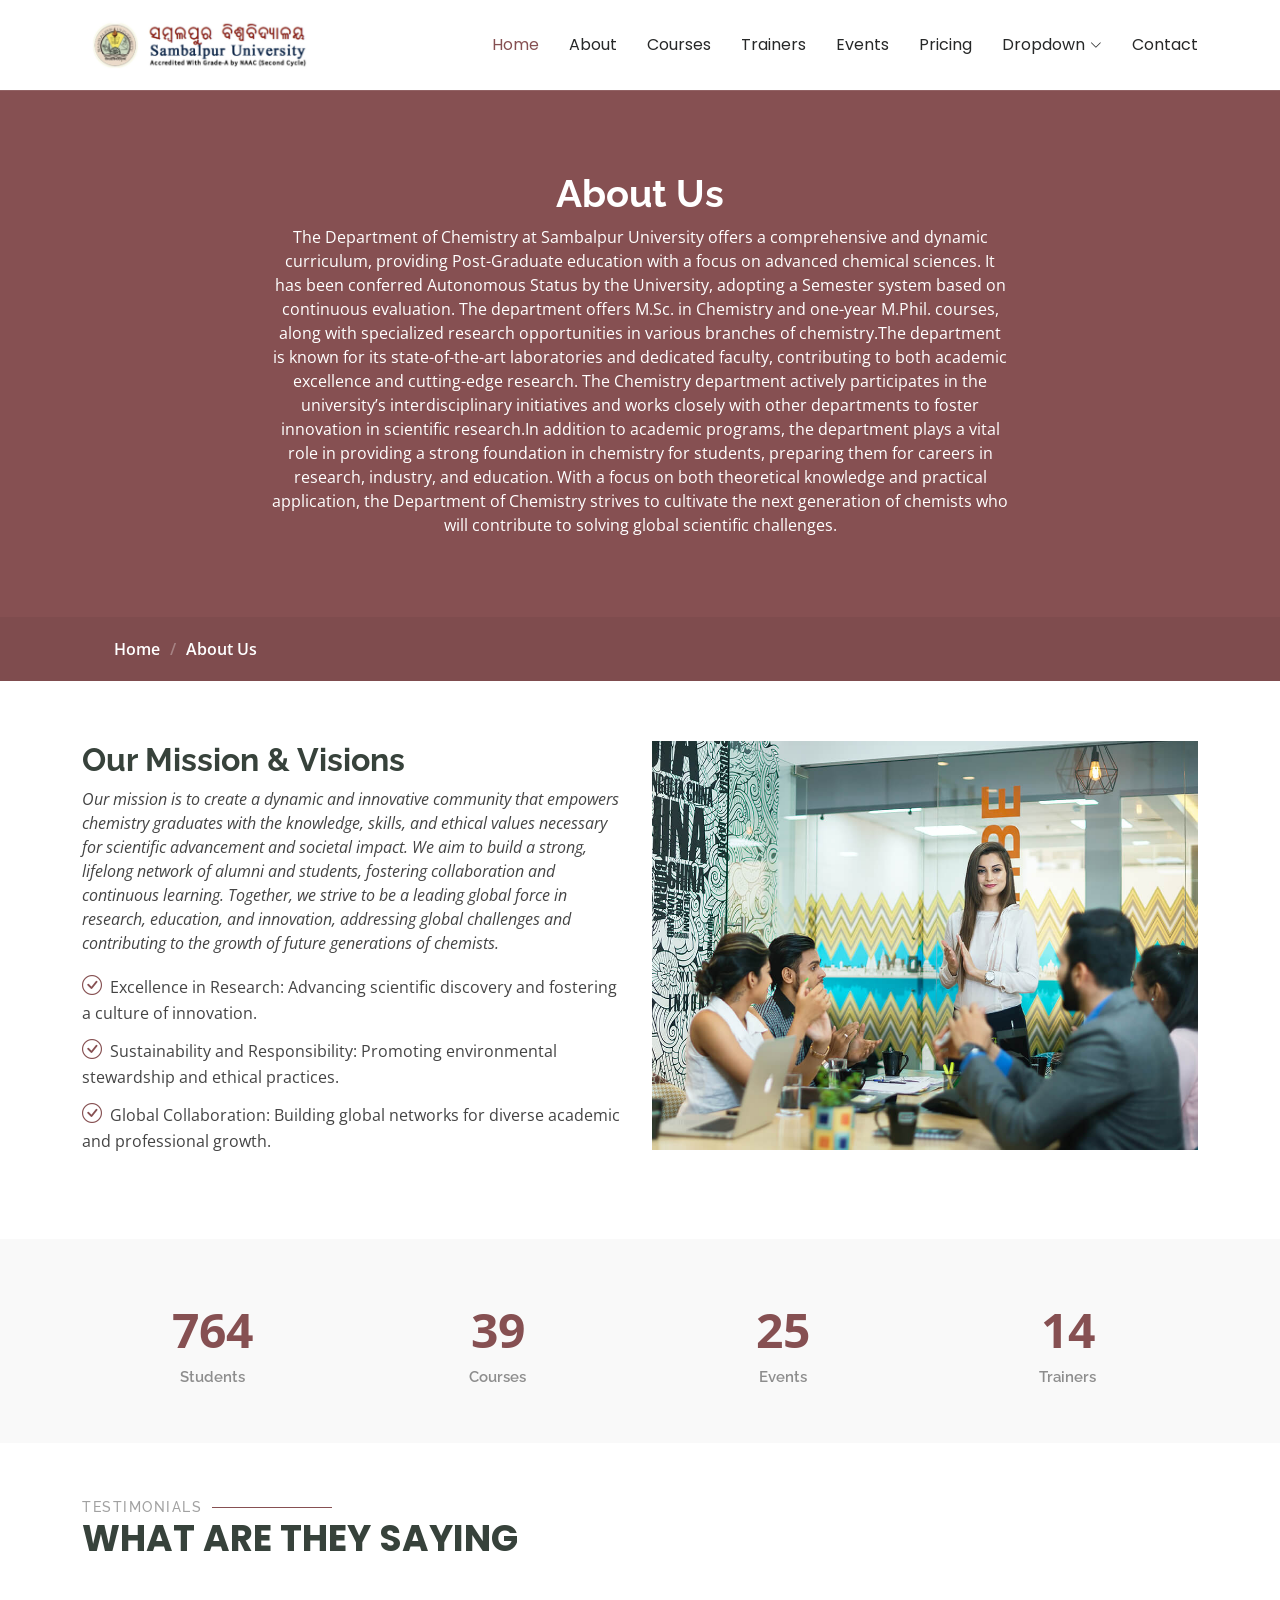
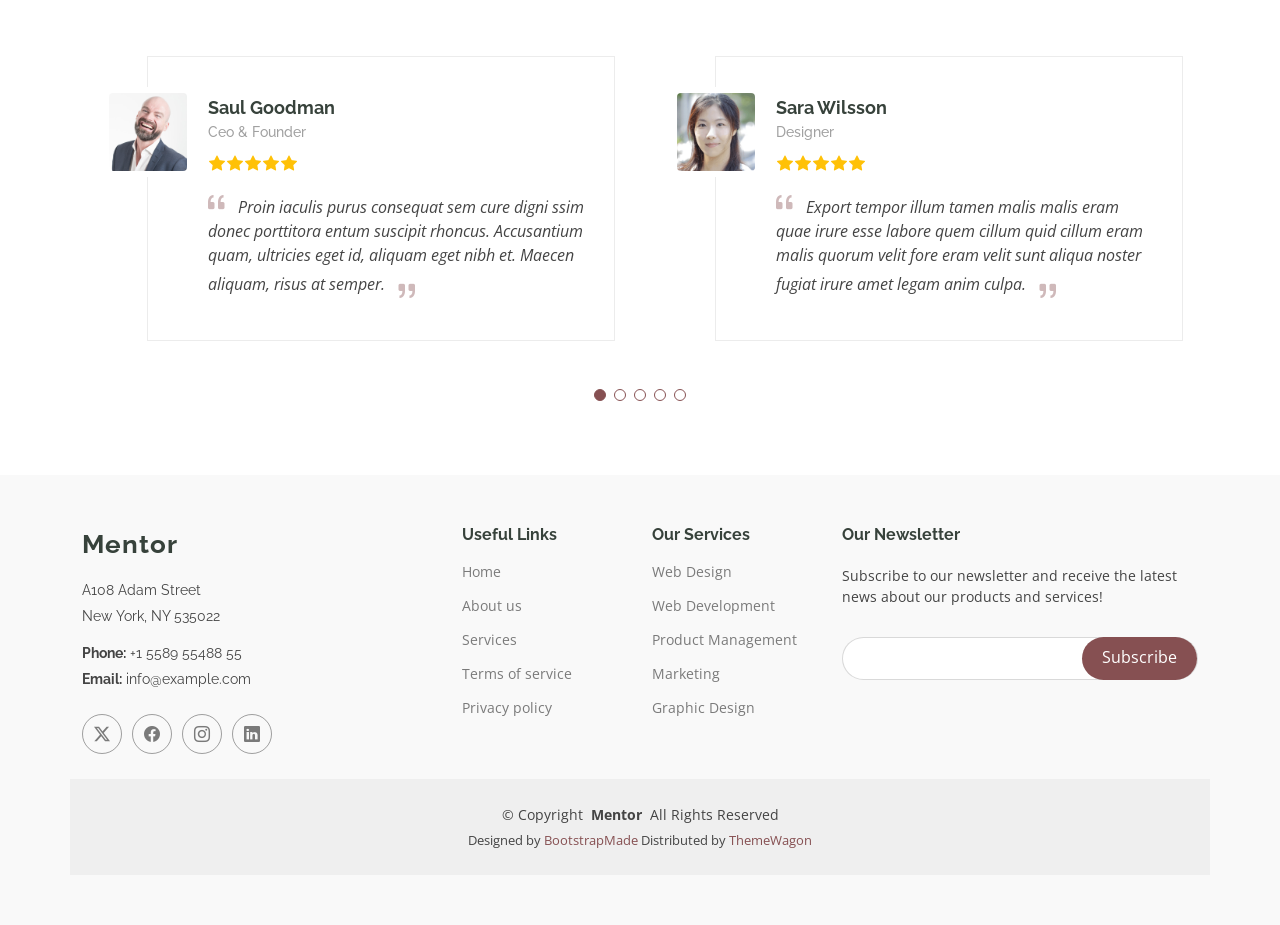
==== commit 0c929709: "changes" ====
--- a/about.html
+++ b/about.html
@@ -44,13 +44,13 @@
       <a href="index.html" class="logo d-flex align-items-center me-auto">
         <!-- Uncomment the line below if you also wish to use an image logo -->
         <!-- <img src="assets/img/logo.png" alt=""> -->
-        <h1 class="sitename">Mentor</h1>
+        <img style="width: 100%;height: 200px;" src="assets/img/images.jpg" alt="">
       </a>
 
       <nav id="navmenu" class="navmenu">
         <ul>
-          <li><a href="index.html">Home<br></a></li>
-          <li><a href="about.html" class="active">About</a></li>
+          <li><a href="index.html" class="active">Home<br></a></li>
+          <li><a href="about.html">About</a></li>
           <li><a href="courses.html">Courses</a></li>
           <li><a href="trainers.html">Trainers</a></li>
           <li><a href="events.html">Events</a></li>
@@ -77,7 +77,7 @@
         <i class="mobile-nav-toggle d-xl-none bi bi-list"></i>
       </nav>
 
-      <a class="btn-getstarted" href="courses.html">Get Started</a>
+      <!-- <a class="btn-getstarted" href="courses.html">Get Started</a> -->
 
     </div>
   </header>
@@ -91,7 +91,7 @@
           <div class="row d-flex justify-content-center text-center">
             <div class="col-lg-8">
               <h1>About Us<br></h1>
-              <p class="mb-0">Odio et unde deleniti. Deserunt numquam exercitationem. Officiis quo odio sint voluptas consequatur ut a odio voluptatem. Sit dolorum debitis veritatis natus dolores. Quasi ratione sint. Sit quaerat ipsum dolorem.</p>
+              <p class="mb-0">The Department of Chemistry at Sambalpur University offers a comprehensive and dynamic curriculum, providing Post-Graduate education with a focus on advanced chemical sciences. It has been conferred Autonomous Status by the University, adopting a Semester system based on continuous evaluation. The department offers M.Sc. in Chemistry and one-year M.Phil. courses, along with specialized research opportunities in various branches of chemistry.The department is known for its state-of-the-art laboratories and dedicated faculty, contributing to both academic excellence and cutting-edge research. The Chemistry department actively participates in the university’s interdisciplinary initiatives and works closely with other departments to foster innovation in scientific research.In addition to academic programs, the department plays a vital role in providing a strong foundation in chemistry for students, preparing them for careers in research, industry, and education. With a focus on both theoretical knowledge and practical application, the Department of Chemistry strives to cultivate the next generation of chemists who will contribute to solving global scientific challenges.</p>
             </div>
           </div>
         </div>
@@ -118,15 +118,19 @@
           </div>
 
           <div class="col-lg-6 order-2 order-lg-1 content" data-aos="fade-up" data-aos-delay="200">
-            <h3>Voluptatem dignissimos provident quasi corporis</h3>
+            <h3>Our Mission & Visions</h3>
             <p class="fst-italic">
-              Lorem ipsum dolor sit amet, consectetur adipiscing elit, sed do eiusmod tempor incididunt ut labore et dolore
-              magna aliqua.
+              Our mission is to create a dynamic and innovative community that empowers chemistry graduates with the knowledge, skills, and ethical values necessary for scientific advancement and societal impact. We aim to build a strong, lifelong network of alumni and students, fostering collaboration and continuous learning. Together, we strive to be a leading global force in research, education, and innovation, addressing global challenges and contributing to the growth of future generations of chemists.  
             </p>
             <ul>
-              <li><i class="bi bi-check-circle"></i> <span>Ullamco laboris nisi ut aliquip ex ea commodo consequat.</span></li>
-              <li><i class="bi bi-check-circle"></i> <span>Duis aute irure dolor in reprehenderit in voluptate velit.</span></li>
-              <li><i class="bi bi-check-circle"></i> <span>Ullamco laboris nisi ut aliquip ex ea commodo consequat. Duis aute irure dolor in reprehenderit in voluptate trideta storacalaperda mastiro dolore eu fugiat nulla pariatur.</span></li>
+              <li><i class="bi bi-check-circle"></i> <span>Excellence in Research: Advancing scientific discovery and fostering a culture of innovation.</span></li>
+              <li><i class="bi bi-check-circle"></i> <span>Sustainability and Responsibility: Promoting environmental stewardship and ethical practices.</span></li>
+              <li><i class="bi bi-check-circle"></i> <span>Global Collaboration: Building global networks for diverse academic and professional growth.
+
+
+
+
+              </span></li>
             </ul>
           </div>
 
--- a/assets/css/main.css
+++ b/assets/css/main.css
@@ -16,13 +16,16 @@
   --heading-font: "Raleway",  sans-serif;
   --nav-font: "Poppins",  sans-serif;
 }
+.hodimg {
+  box-shadow: 2px 2px 15px rgb(134,80,82,0.5);
+}
 
 /* Global Colors - The following color variables are used throughout the website. Updating them here will change the color scheme of the entire website */
 :root { 
   --background-color: #ffffff; /* Background color for the entire website, including individual sections */
   --default-color: #444444; /* Default color used for the majority of the text content across the entire website */
   --heading-color: #37423b; /* Color for headings, subheadings and title throughout the website */
-  --accent-color: #5fcf80; /* Accent color that represents your brand on the website. It's used for buttons, links, and other elements that need to stand out */
+  --accent-color: #865052; /* Accent color that represents your brand on the website. It's used for buttons, links, and other elements that need to stand out */
   --surface-color: #ffffff; /* The surface color is used as a background of boxed elements within sections, such as cards, icon boxes, or other elements that require a visual separation from the global background. */
   --contrast-color: #ffffff; /* Contrast color for text, ensuring readability against backgrounds of accent, heading, or default colors. */
 }
@@ -30,11 +33,11 @@
 /* Nav Menu Colors - The following color variables are used specifically for the navigation menu. They are separate from the global colors to allow for more customization options */
 :root {
   --nav-color: #272828;  /* The default color of the main navmenu links */
-  --nav-hover-color: #5fcf80; /* Applied to main navmenu links when they are hovered over or active */
+  --nav-hover-color: #865052; /* Applied to main navmenu links when they are hovered over or active */
   --nav-mobile-background-color: #ffffff; /* Used as the background color for mobile navigation menu */
   --nav-dropdown-background-color: #ffffff; /* Used as the background color for dropdown items that appear when hovering over primary navigation items */
   --nav-dropdown-color: #272828; /* Used for navigation links of the dropdown items in the navigation menu. */
-  --nav-dropdown-hover-color: #5fcf80; /* Similar to --nav-hover-color, this color is applied to dropdown navigation links when they are hovered over. */
+  --nav-dropdown-hover-color: #865052; /* Similar to --nav-hover-color, this color is applied to dropdown navigation links when they are hovered over. */
 }
 
 /* Color Presets - These classes override global colors when applied to any section or element, providing reuse of the sam color scheme. */
@@ -234,7 +237,7 @@
 }
 
 .header .logo img {
-  max-height: 36px;
+  max-height: 50px;
   margin-right: 8px;
 }
 
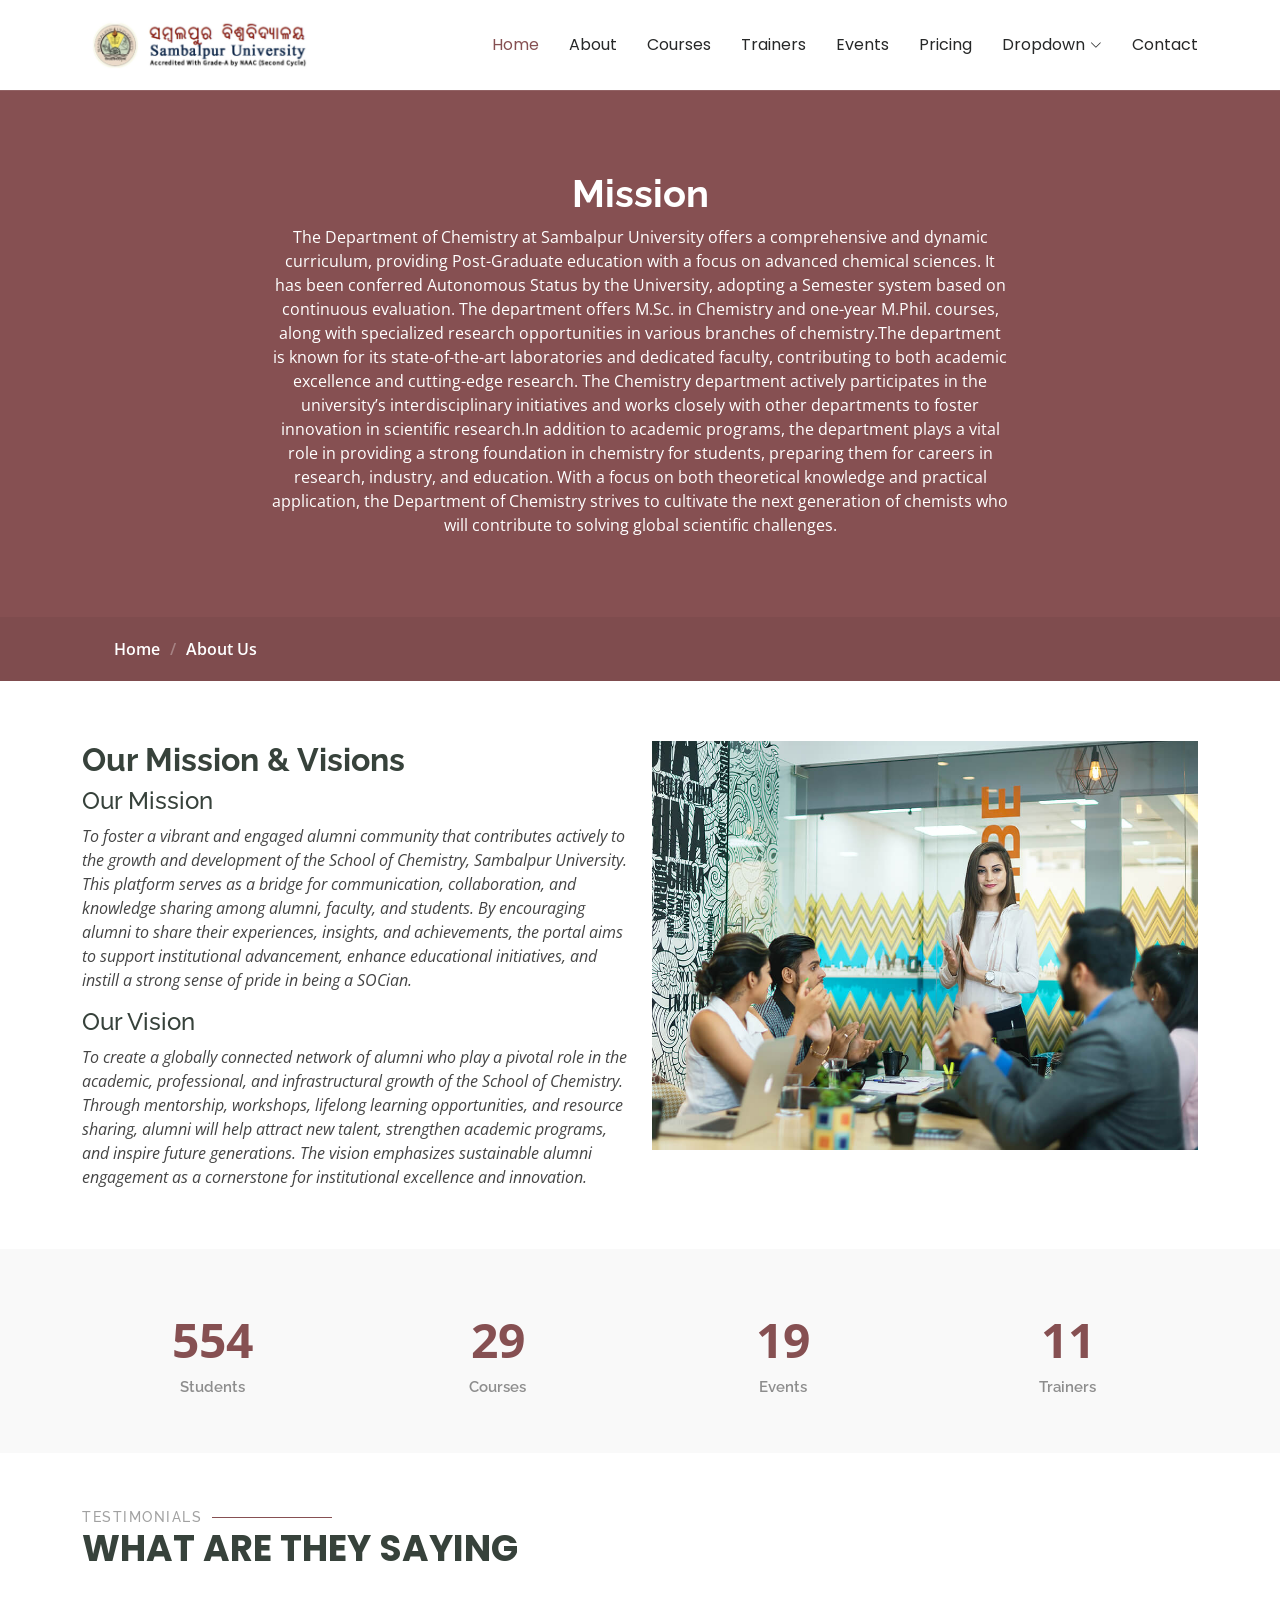
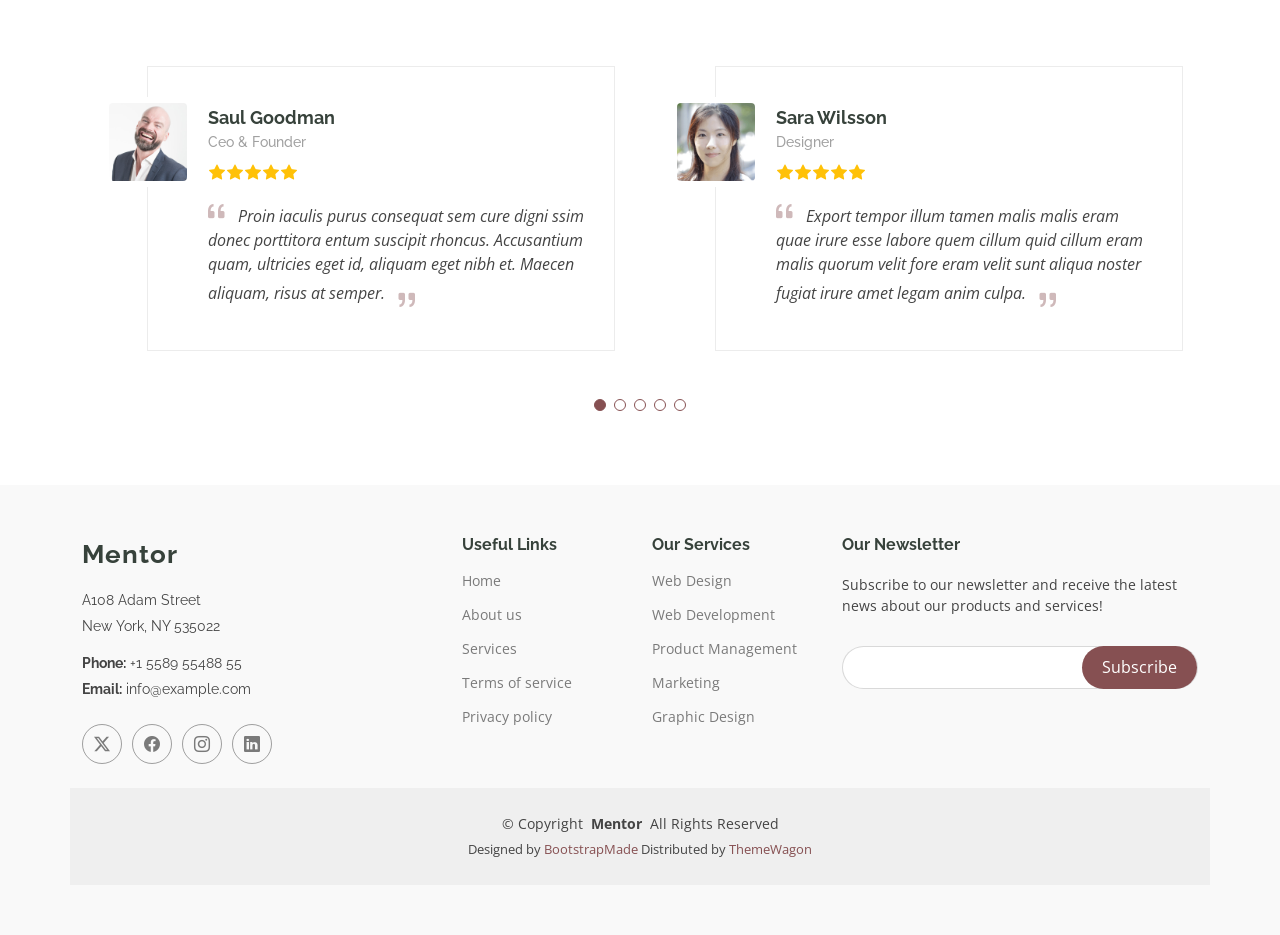
==== commit 79c34649: "About Changes" ====
--- a/about.html
+++ b/about.html
@@ -90,7 +90,7 @@
         <div class="container">
           <div class="row d-flex justify-content-center text-center">
             <div class="col-lg-8">
-              <h1>About Us<br></h1>
+              <h1>Mission<br></h1>
               <p class="mb-0">The Department of Chemistry at Sambalpur University offers a comprehensive and dynamic curriculum, providing Post-Graduate education with a focus on advanced chemical sciences. It has been conferred Autonomous Status by the University, adopting a Semester system based on continuous evaluation. The department offers M.Sc. in Chemistry and one-year M.Phil. courses, along with specialized research opportunities in various branches of chemistry.The department is known for its state-of-the-art laboratories and dedicated faculty, contributing to both academic excellence and cutting-edge research. The Chemistry department actively participates in the university’s interdisciplinary initiatives and works closely with other departments to foster innovation in scientific research.In addition to academic programs, the department plays a vital role in providing a strong foundation in chemistry for students, preparing them for careers in research, industry, and education. With a focus on both theoretical knowledge and practical application, the Department of Chemistry strives to cultivate the next generation of chemists who will contribute to solving global scientific challenges.</p>
             </div>
           </div>
@@ -119,10 +119,16 @@
 
           <div class="col-lg-6 order-2 order-lg-1 content" data-aos="fade-up" data-aos-delay="200">
             <h3>Our Mission & Visions</h3>
+            <h4>Our Mission</h4>
+            <p class="fst-italic">To foster a vibrant and engaged alumni community that contributes actively to the growth and development of the School of Chemistry, Sambalpur University. This platform serves as a bridge for communication, collaboration, and knowledge sharing among alumni, faculty, and students. By encouraging alumni to share their experiences, insights, and achievements, the portal aims to support institutional advancement, enhance educational initiatives, and instill a strong sense of pride in being a SOCian.
+  
+            </p>
+            <h4>Our Vision</h4>
             <p class="fst-italic">
-              Our mission is to create a dynamic and innovative community that empowers chemistry graduates with the knowledge, skills, and ethical values necessary for scientific advancement and societal impact. We aim to build a strong, lifelong network of alumni and students, fostering collaboration and continuous learning. Together, we strive to be a leading global force in research, education, and innovation, addressing global challenges and contributing to the growth of future generations of chemists.  
+              To create a globally connected network of alumni who play a pivotal role in the academic, professional, and infrastructural growth of the School of Chemistry. Through mentorship, workshops, lifelong learning opportunities, and resource sharing, alumni will help attract new talent, strengthen academic programs, and inspire future generations. The vision emphasizes sustainable alumni engagement as a cornerstone for institutional excellence and innovation.
+  
             </p>
-            <ul>
+            <!-- <ul>
               <li><i class="bi bi-check-circle"></i> <span>Excellence in Research: Advancing scientific discovery and fostering a culture of innovation.</span></li>
               <li><i class="bi bi-check-circle"></i> <span>Sustainability and Responsibility: Promoting environmental stewardship and ethical practices.</span></li>
               <li><i class="bi bi-check-circle"></i> <span>Global Collaboration: Building global networks for diverse academic and professional growth.
@@ -131,7 +137,7 @@
 
 
               </span></li>
-            </ul>
+            </ul> -->
           </div>
 
         </div>
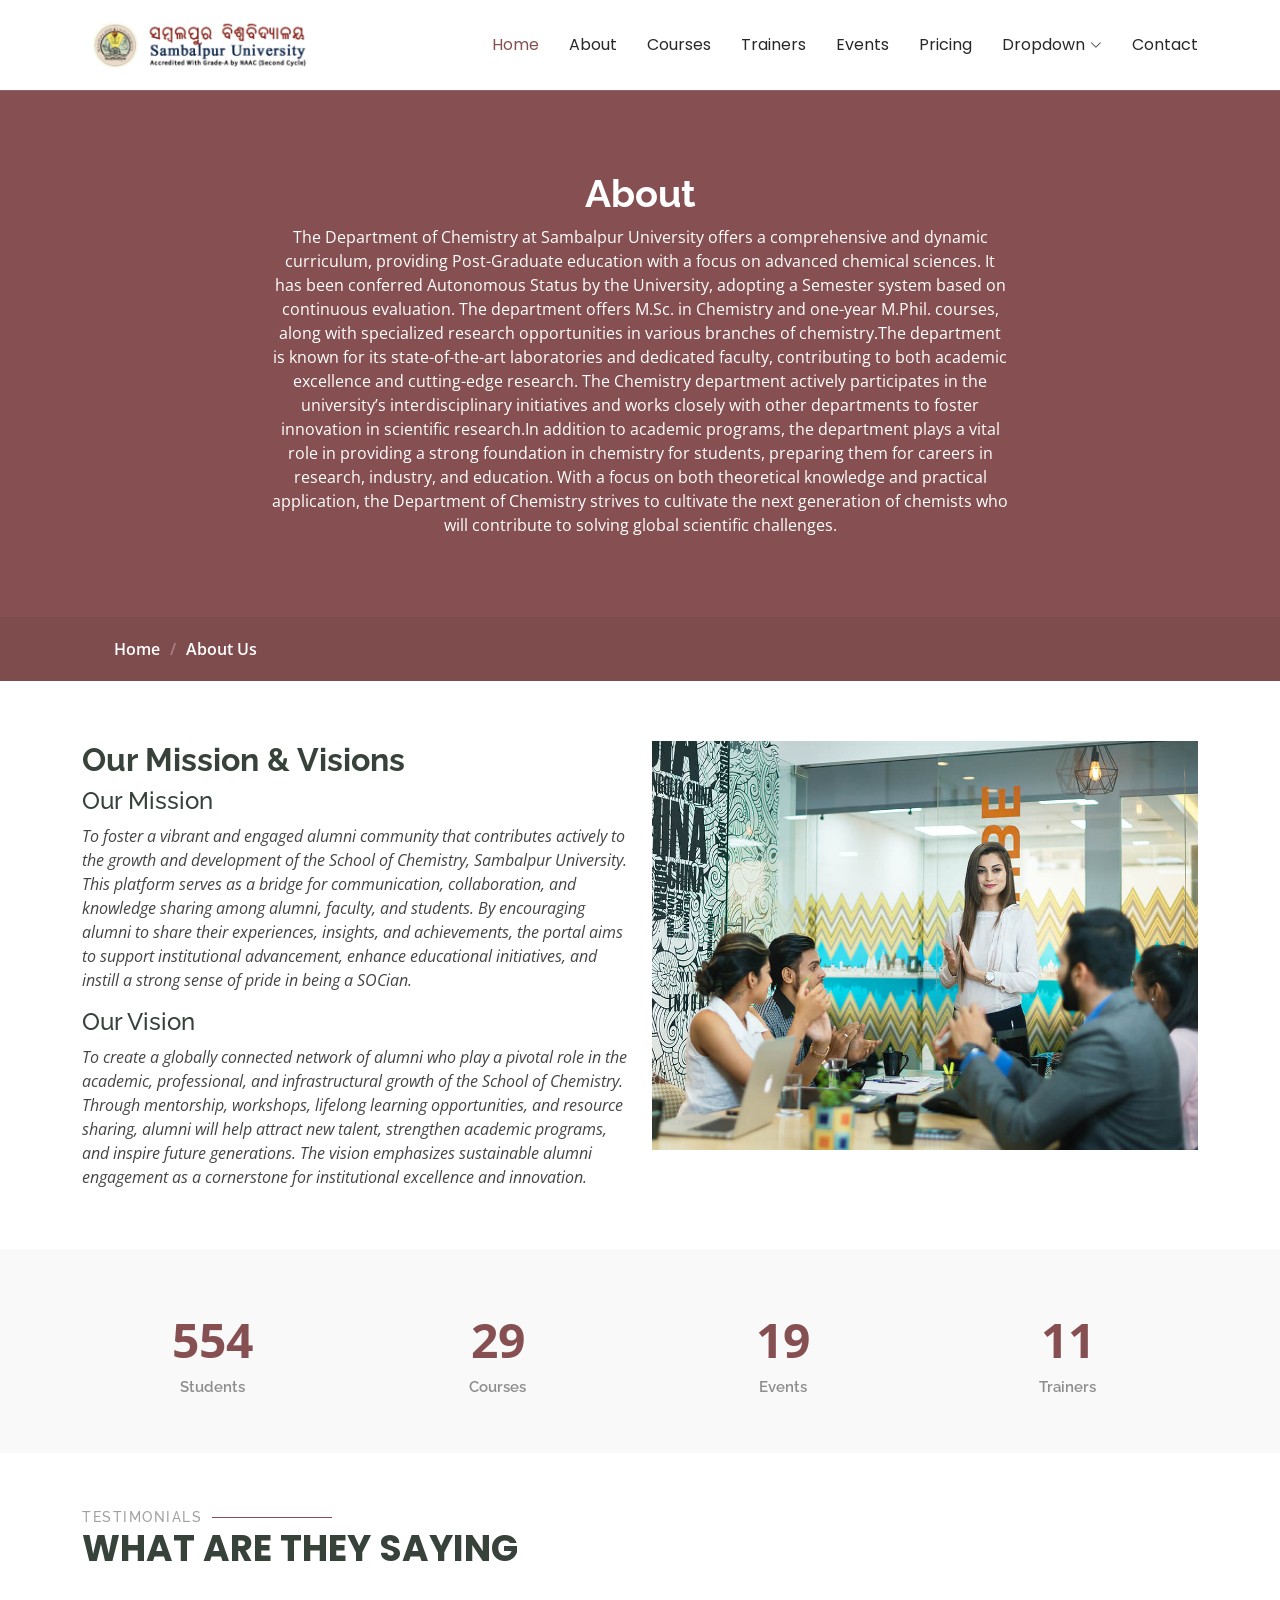
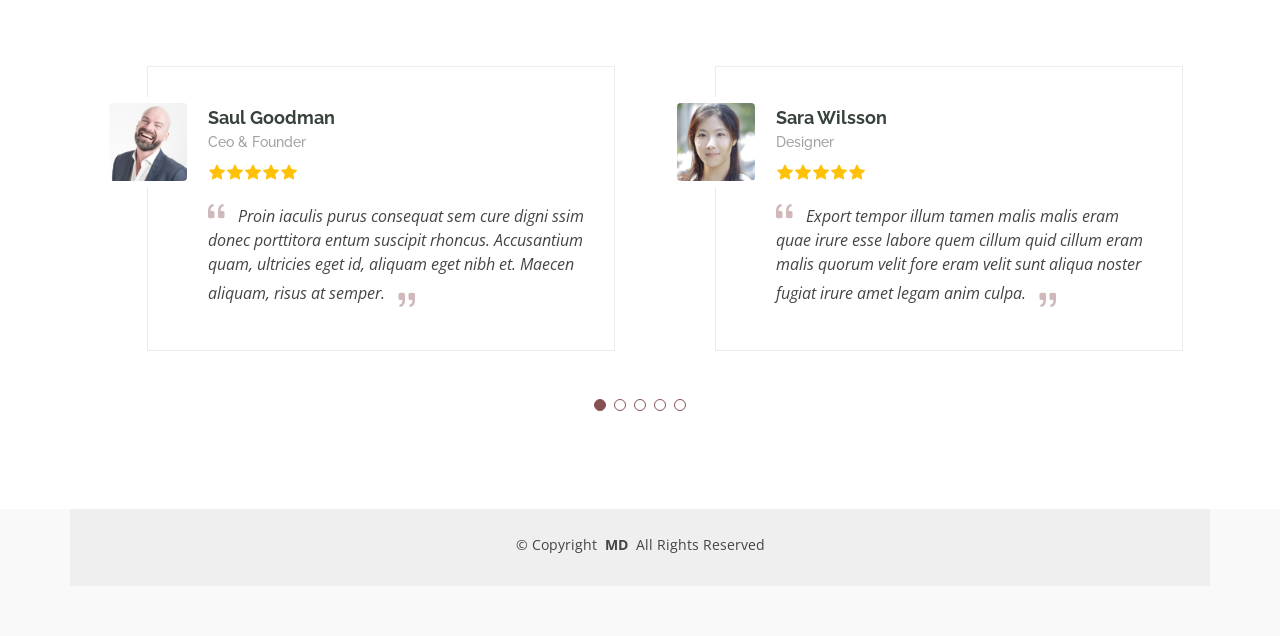
==== commit 9b40548c: "footer changes" ====
--- a/about.html
+++ b/about.html
@@ -90,7 +90,7 @@
         <div class="container">
           <div class="row d-flex justify-content-center text-center">
             <div class="col-lg-8">
-              <h1>Mission<br></h1>
+              <h1>About<br></h1>
               <p class="mb-0">The Department of Chemistry at Sambalpur University offers a comprehensive and dynamic curriculum, providing Post-Graduate education with a focus on advanced chemical sciences. It has been conferred Autonomous Status by the University, adopting a Semester system based on continuous evaluation. The department offers M.Sc. in Chemistry and one-year M.Phil. courses, along with specialized research opportunities in various branches of chemistry.The department is known for its state-of-the-art laboratories and dedicated faculty, contributing to both academic excellence and cutting-edge research. The Chemistry department actively participates in the university’s interdisciplinary initiatives and works closely with other departments to foster innovation in scientific research.In addition to academic programs, the department plays a vital role in providing a strong foundation in chemistry for students, preparing them for careers in research, industry, and education. With a focus on both theoretical knowledge and practical application, the Department of Chemistry strives to cultivate the next generation of chemists who will contribute to solving global scientific challenges.</p>
             </div>
           </div>
@@ -328,70 +328,14 @@
 
   <footer id="footer" class="footer position-relative light-background">
 
-    <div class="container footer-top">
-      <div class="row gy-4">
-        <div class="col-lg-4 col-md-6 footer-about">
-          <a href="index.html" class="logo d-flex align-items-center">
-            <span class="sitename">Mentor</span>
-          </a>
-          <div class="footer-contact pt-3">
-            <p>A108 Adam Street</p>
-            <p>New York, NY 535022</p>
-            <p class="mt-3"><strong>Phone:</strong> <span>+1 5589 55488 55</span></p>
-            <p><strong>Email:</strong> <span>info@example.com</span></p>
-          </div>
-          <div class="social-links d-flex mt-4">
-            <a href=""><i class="bi bi-twitter-x"></i></a>
-            <a href=""><i class="bi bi-facebook"></i></a>
-            <a href=""><i class="bi bi-instagram"></i></a>
-            <a href=""><i class="bi bi-linkedin"></i></a>
-          </div>
-        </div>
-
-        <div class="col-lg-2 col-md-3 footer-links">
-          <h4>Useful Links</h4>
-          <ul>
-            <li><a href="#">Home</a></li>
-            <li><a href="#">About us</a></li>
-            <li><a href="#">Services</a></li>
-            <li><a href="#">Terms of service</a></li>
-            <li><a href="#">Privacy policy</a></li>
-          </ul>
-        </div>
-
-        <div class="col-lg-2 col-md-3 footer-links">
-          <h4>Our Services</h4>
-          <ul>
-            <li><a href="#">Web Design</a></li>
-            <li><a href="#">Web Development</a></li>
-            <li><a href="#">Product Management</a></li>
-            <li><a href="#">Marketing</a></li>
-            <li><a href="#">Graphic Design</a></li>
-          </ul>
-        </div>
-
-        <div class="col-lg-4 col-md-12 footer-newsletter">
-          <h4>Our Newsletter</h4>
-          <p>Subscribe to our newsletter and receive the latest news about our products and services!</p>
-          <form action="forms/newsletter.php" method="post" class="php-email-form">
-            <div class="newsletter-form"><input type="email" name="email"><input type="submit" value="Subscribe"></div>
-            <div class="loading">Loading</div>
-            <div class="error-message"></div>
-            <div class="sent-message">Your subscription request has been sent. Thank you!</div>
-          </form>
-        </div>
-
-      </div>
-    </div>
-
     <div class="container copyright text-center mt-4">
-      <p>© <span>Copyright</span> <strong class="px-1 sitename">Mentor</strong> <span>All Rights Reserved</span></p>
+      <p>© <span>Copyright</span> <strong class="px-1 sitename">MD</strong> <span>All Rights Reserved</span></p>
       <div class="credits">
         <!-- All the links in the footer should remain intact. -->
         <!-- You can delete the links only if you've purchased the pro version. -->
         <!-- Licensing information: https://bootstrapmade.com/license/ -->
         <!-- Purchase the pro version with working PHP/AJAX contact form: [buy-url] -->
-        Designed by <a href="https://bootstrapmade.com/">BootstrapMade</a> Distributed by <a href=“https://themewagon.com>ThemeWagon
+        
       </div>
     </div>
 
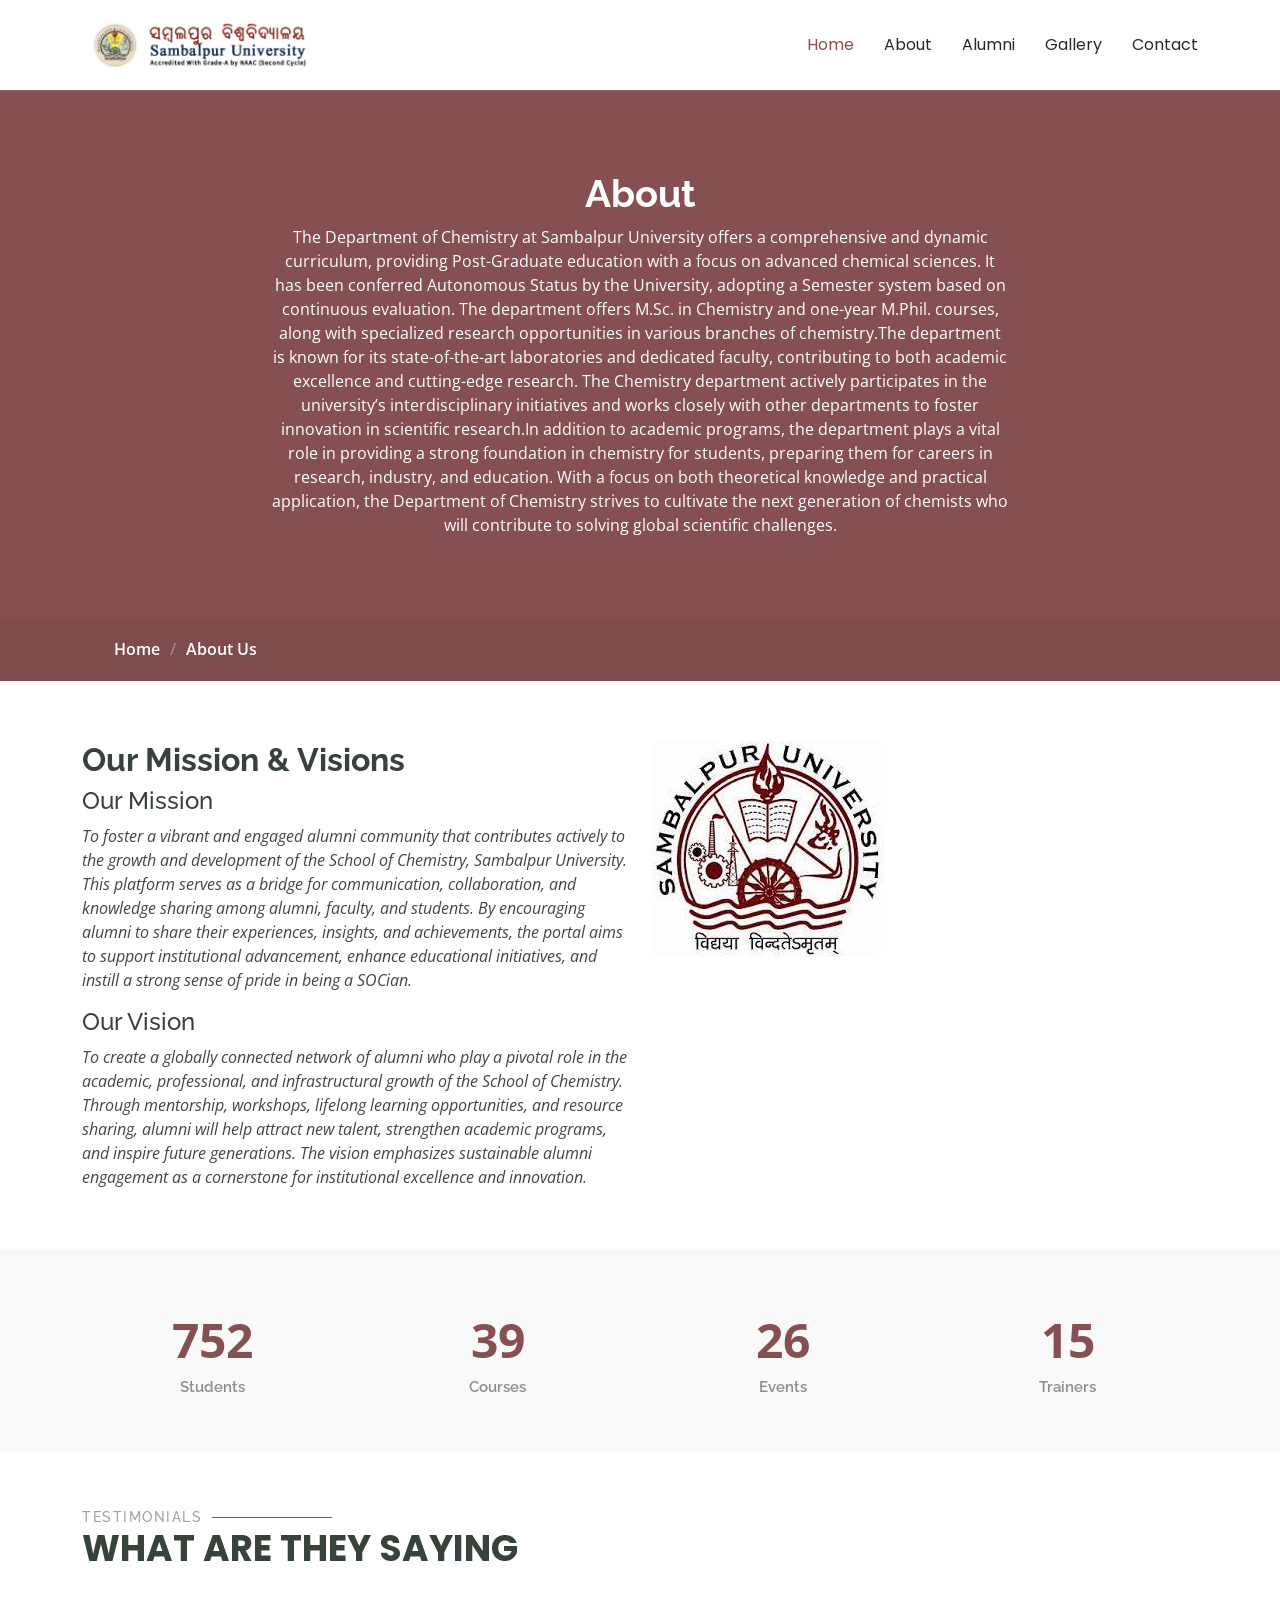
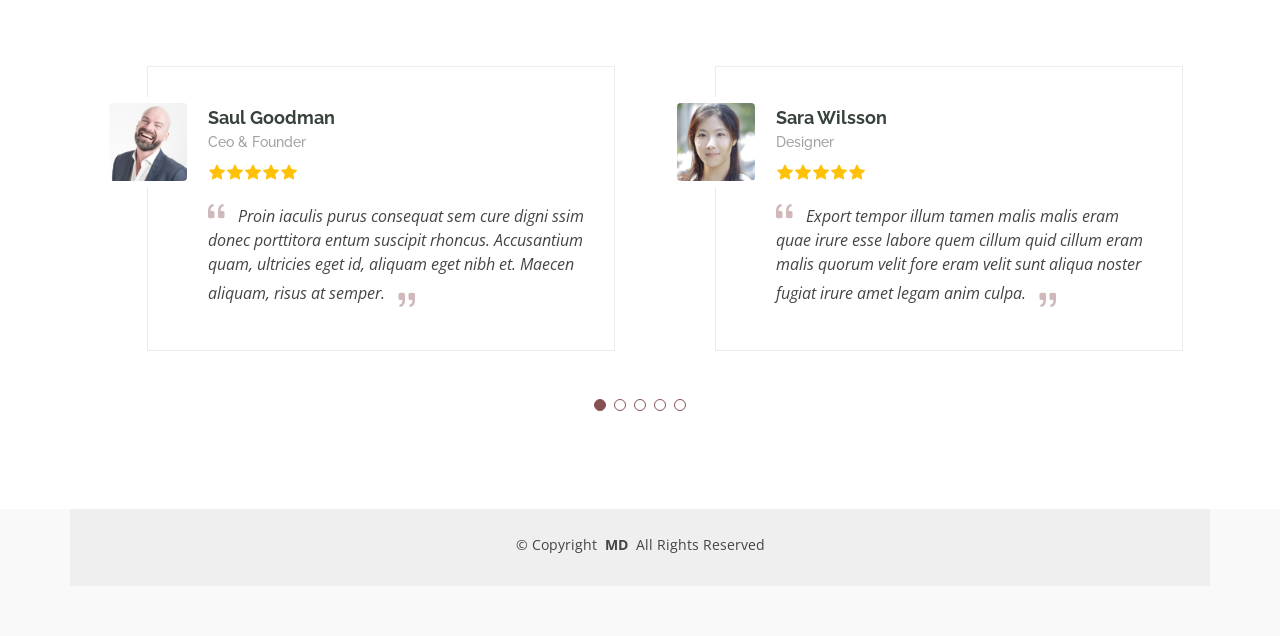
==== commit 3fe3a626: "updated" ====
--- a/about.html
+++ b/about.html
@@ -51,11 +51,11 @@
         <ul>
           <li><a href="index.html" class="active">Home<br></a></li>
           <li><a href="about.html">About</a></li>
-          <li><a href="courses.html">Courses</a></li>
-          <li><a href="trainers.html">Trainers</a></li>
-          <li><a href="events.html">Events</a></li>
-          <li><a href="pricing.html">Pricing</a></li>
-          <li class="dropdown"><a href="#"><span>Dropdown</span> <i class="bi bi-chevron-down toggle-dropdown"></i></a>
+          <!-- <li><a href="courses.html">Courses</a></li> -->
+          <li><a href="alumni.html">Alumni</a></li>
+          <li><a href="events.html">Gallery</a></li>
+          <!-- <li><a href="pricing.html">Pricing</a></li> -->
+          <!-- <li class="dropdown"><a href="#"><span>Dropdown</span> <i class="bi bi-chevron-down toggle-dropdown"></i></a>
             <ul>
               <li><a href="#">Dropdown 1</a></li>
               <li class="dropdown"><a href="#"><span>Deep Dropdown</span> <i class="bi bi-chevron-down toggle-dropdown"></i></a>
@@ -71,7 +71,7 @@
               <li><a href="#">Dropdown 3</a></li>
               <li><a href="#">Dropdown 4</a></li>
             </ul>
-          </li>
+          </li> -->
           <li><a href="contact.html">Contact</a></li>
         </ul>
         <i class="mobile-nav-toggle d-xl-none bi bi-list"></i>
@@ -114,7 +114,7 @@
         <div class="row gy-4">
 
           <div class="col-lg-6 order-1 order-lg-2" data-aos="fade-up" data-aos-delay="100">
-            <img src="assets/img/about-2.jpg" class="img-fluid" alt="">
+            <img src="assets/img/images2.jpg" class="img-fluid" alt="">
           </div>
 
           <div class="col-lg-6 order-2 order-lg-1 content" data-aos="fade-up" data-aos-delay="200">
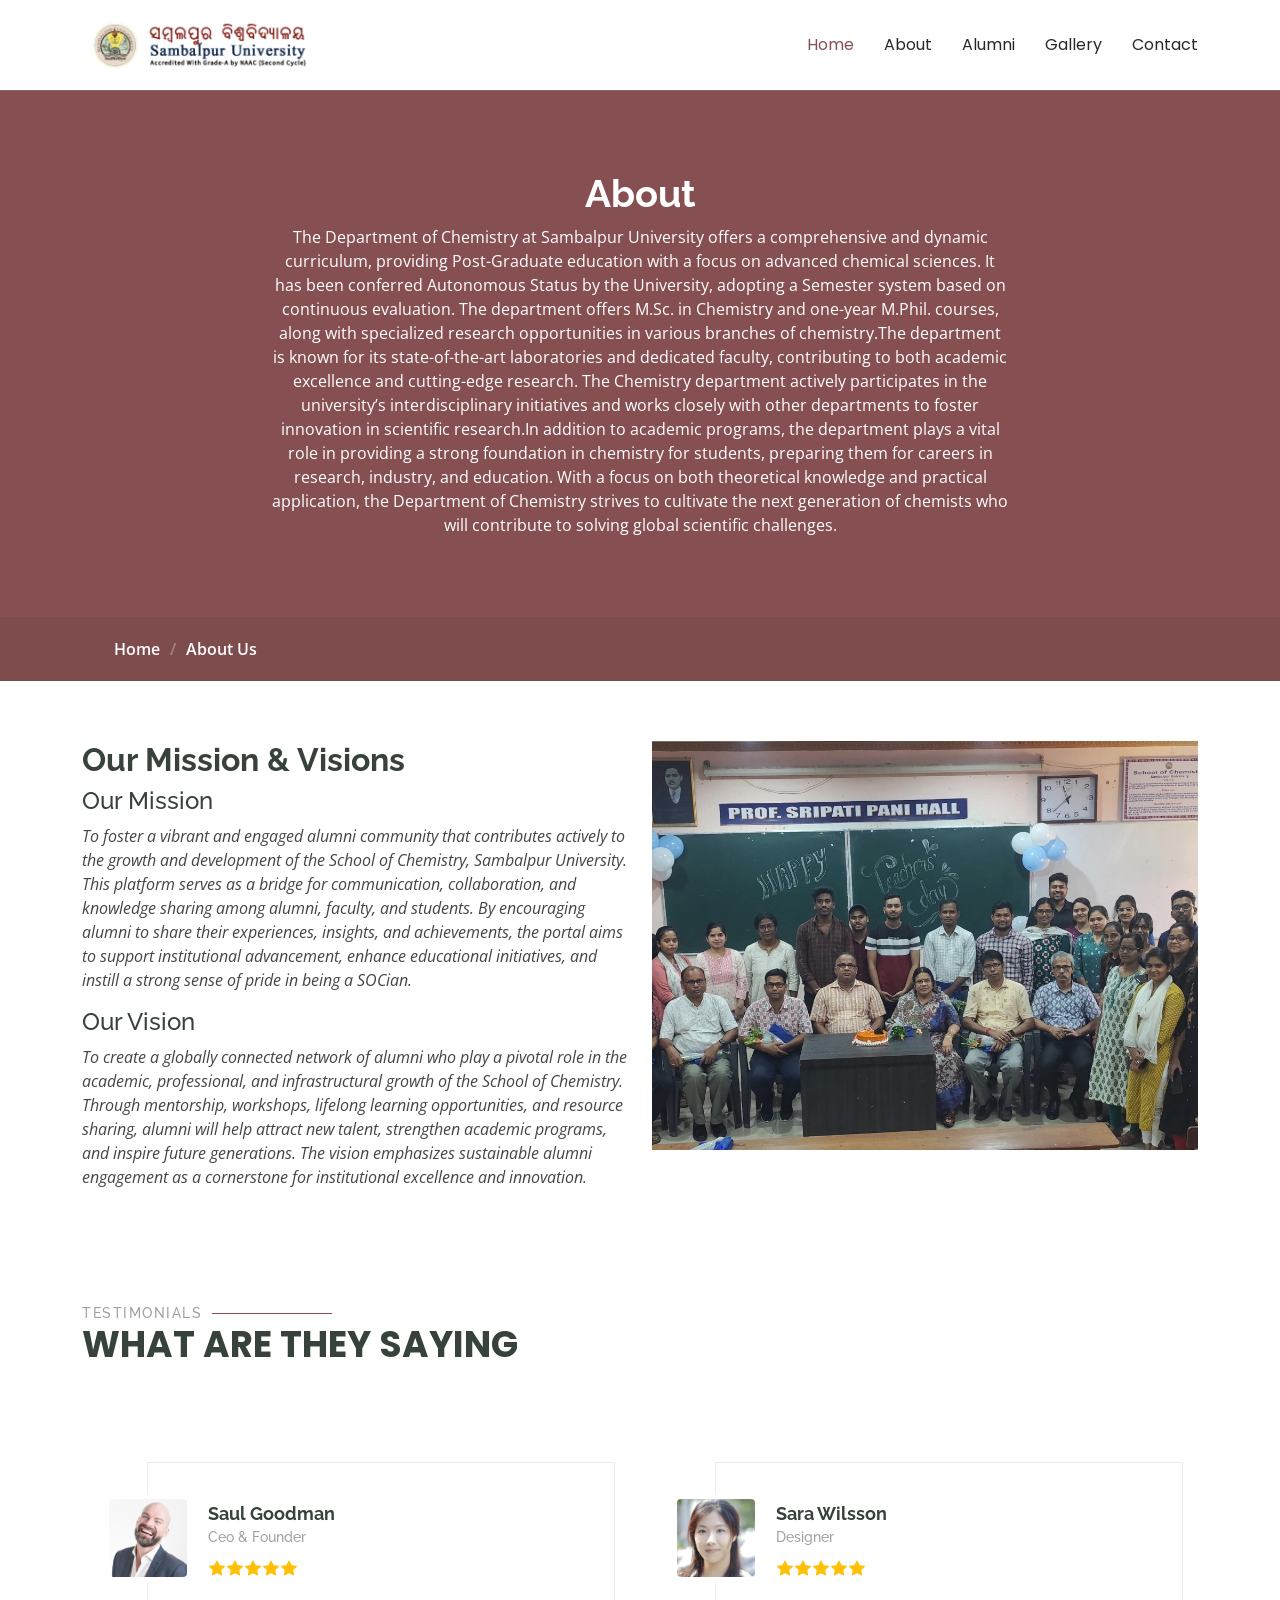
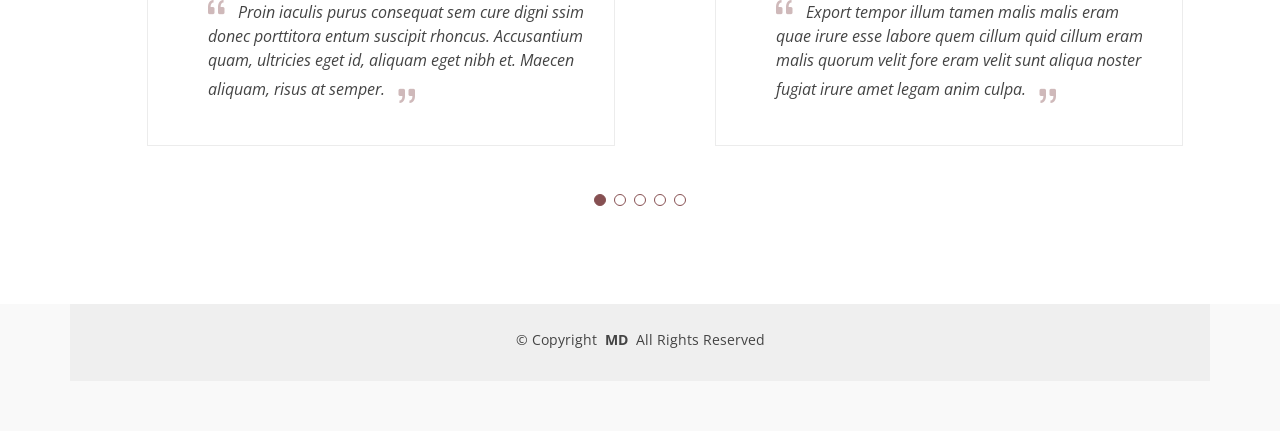
==== commit 8a35caea: "changes" ====
--- a/about.html
+++ b/about.html
@@ -114,7 +114,7 @@
         <div class="row gy-4">
 
           <div class="col-lg-6 order-1 order-lg-2" data-aos="fade-up" data-aos-delay="100">
-            <img src="assets/img/images2.jpg" class="img-fluid" alt="">
+            <img src="assets/img/about-2 (2).jpg" class="img-fluid" alt="">
           </div>
 
           <div class="col-lg-6 order-2 order-lg-1 content" data-aos="fade-up" data-aos-delay="200">
@@ -146,46 +146,7 @@
 
     </section><!-- /About Us Section -->
 
-    <!-- Counts Section -->
-    <section id="counts" class="section counts light-background">
-
-      <div class="container" data-aos="fade-up" data-aos-delay="100">
-
-        <div class="row gy-4">
-
-          <div class="col-lg-3 col-md-6">
-            <div class="stats-item text-center w-100 h-100">
-              <span data-purecounter-start="0" data-purecounter-end="1232" data-purecounter-duration="1" class="purecounter"></span>
-              <p>Students</p>
-            </div>
-          </div><!-- End Stats Item -->
-
-          <div class="col-lg-3 col-md-6">
-            <div class="stats-item text-center w-100 h-100">
-              <span data-purecounter-start="0" data-purecounter-end="64" data-purecounter-duration="1" class="purecounter"></span>
-              <p>Courses</p>
-            </div>
-          </div><!-- End Stats Item -->
-
-          <div class="col-lg-3 col-md-6">
-            <div class="stats-item text-center w-100 h-100">
-              <span data-purecounter-start="0" data-purecounter-end="42" data-purecounter-duration="1" class="purecounter"></span>
-              <p>Events</p>
-            </div>
-          </div><!-- End Stats Item -->
-
-          <div class="col-lg-3 col-md-6">
-            <div class="stats-item text-center w-100 h-100">
-              <span data-purecounter-start="0" data-purecounter-end="24" data-purecounter-duration="1" class="purecounter"></span>
-              <p>Trainers</p>
-            </div>
-          </div><!-- End Stats Item -->
-
-        </div>
-
-      </div>
-
-    </section><!-- /Counts Section -->
+
 
     <!-- Testimonials Section -->
     <section id="testimonials" class="testimonials section">
--- a/assets/css/main.css
+++ b/assets/css/main.css
@@ -1,15 +1,54 @@
-/**
-* Template Name: Mentor
-* Template URL: https://bootstrapmade.com/mentor-free-education-bootstrap-theme/
-* Updated: Aug 07 2024 with Bootstrap v5.3.3
-* Author: BootstrapMade.com
-* License: https://bootstrapmade.com/license/
-*/
 
 /*--------------------------------------------------------------
 # Font & Color Variables
 # Help: https://bootstrapmade.com/color-system/
 --------------------------------------------------------------*/
+
+/*--------------------------------------------------------------
+# Custom
+--------------------------------------------------------------*/
+
+.image-grid {
+  display: grid;
+  grid-template-columns: repeat(4, 1fr);
+  gap: 10px;
+  padding: 10px;
+}
+
+.image-grid img {
+  width: 100%;
+  height: auto;
+  object-fit: cover;
+  border-radius: 8px;
+  display: block;
+  transition: transform 0.3s ease, box-shadow 0.3s ease;
+  cursor: pointer;
+}
+
+.image-grid img:hover {
+  transform: scale(1.05);
+  box-shadow: 0 4px 15px rgba(0, 0, 0, 0.2);
+}
+
+/* Responsive for tablets and phones */
+@media (max-width: 1024px) {
+  .image-grid {
+    grid-template-columns: repeat(3, 1fr);
+  }
+}
+
+@media (max-width: 768px) {
+  .image-grid {
+    grid-template-columns: repeat(2, 1fr);
+  }
+}
+
+@media (max-width: 480px) {
+  .image-grid {
+    grid-template-columns: 1fr;
+  }
+}
+
 /* Fonts */
 :root {
   --default-font: "Open Sans",  system-ui, -apple-system, "Segoe UI", Roboto, "Helvetica Neue", Arial, "Noto Sans", "Liberation Sans", sans-serif, "Apple Color Emoji", "Segoe UI Emoji", "Segoe UI Symbol", "Noto Color Emoji";
@@ -224,6 +263,8 @@
 /*--------------------------------------------------------------
 # Global Header
 --------------------------------------------------------------*/
+
+
 .header {
   color: var(--default-color);
   background-color: var(--background-color);
